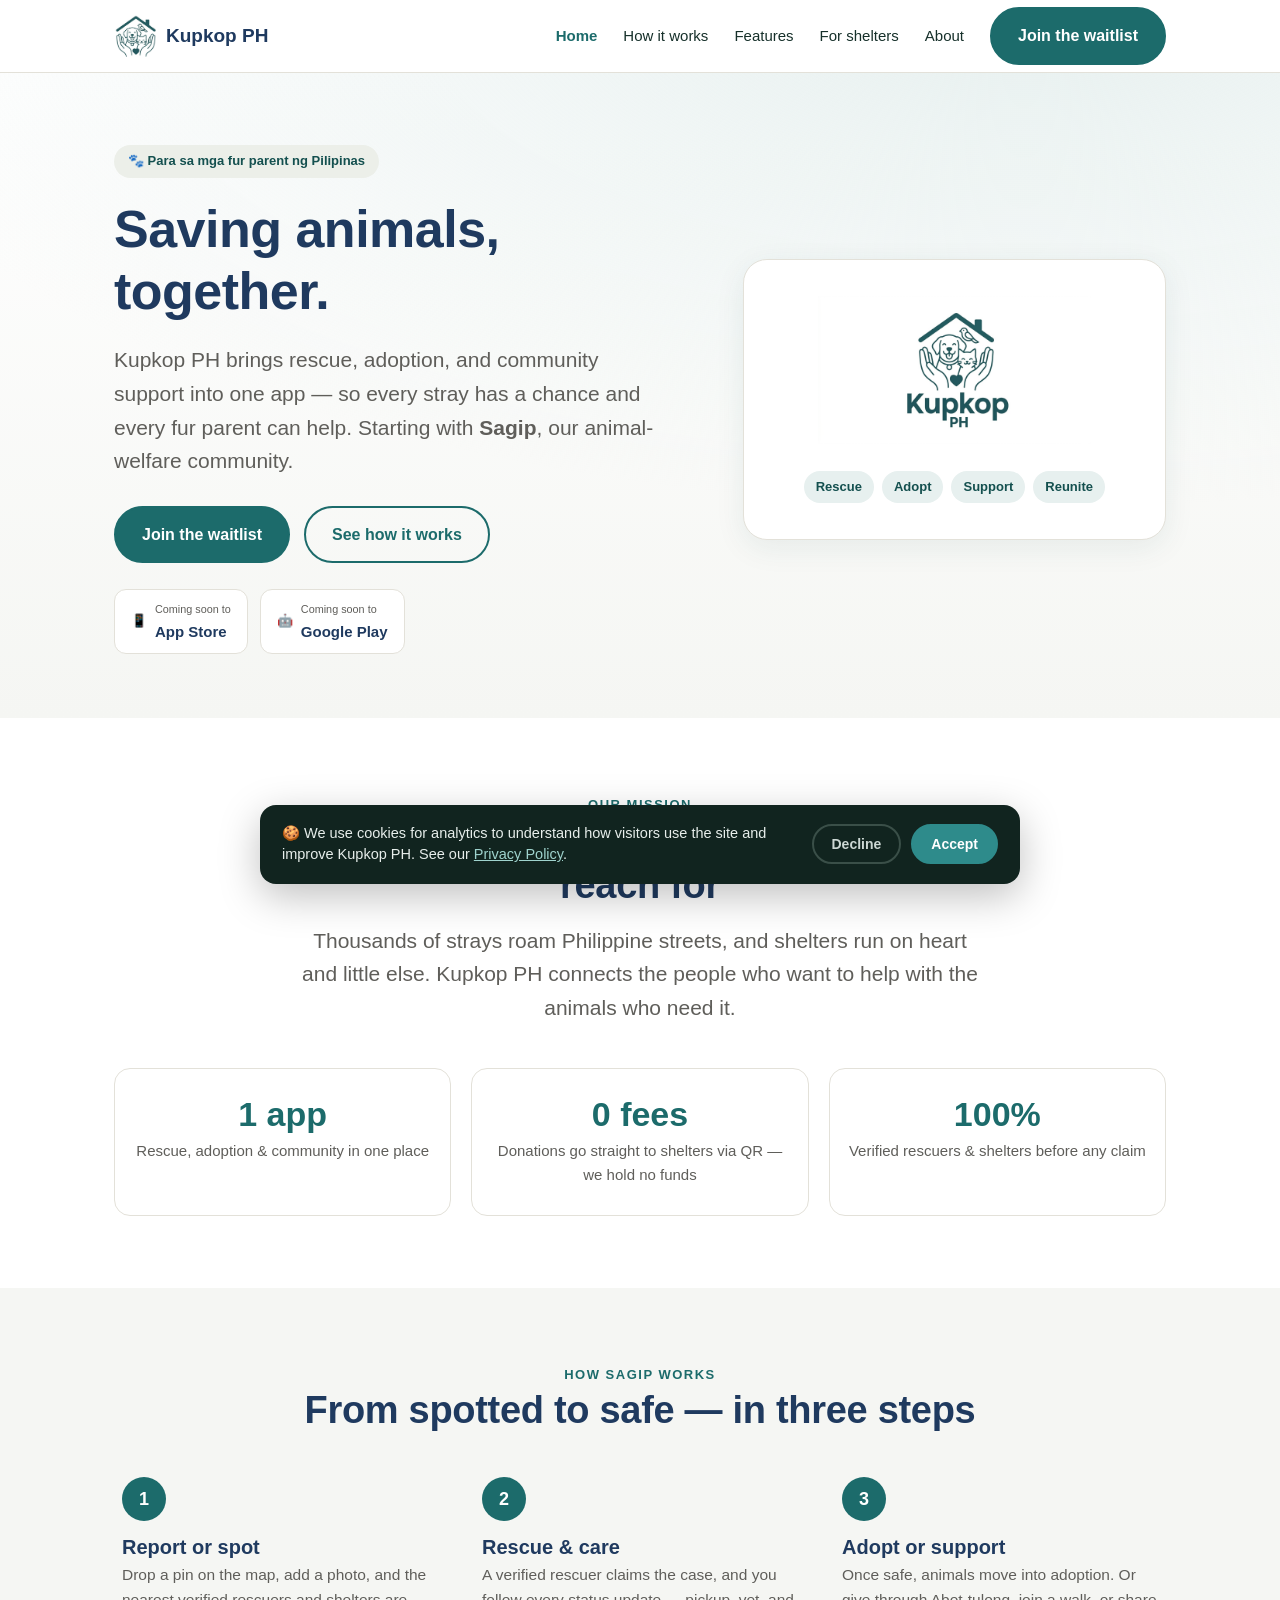
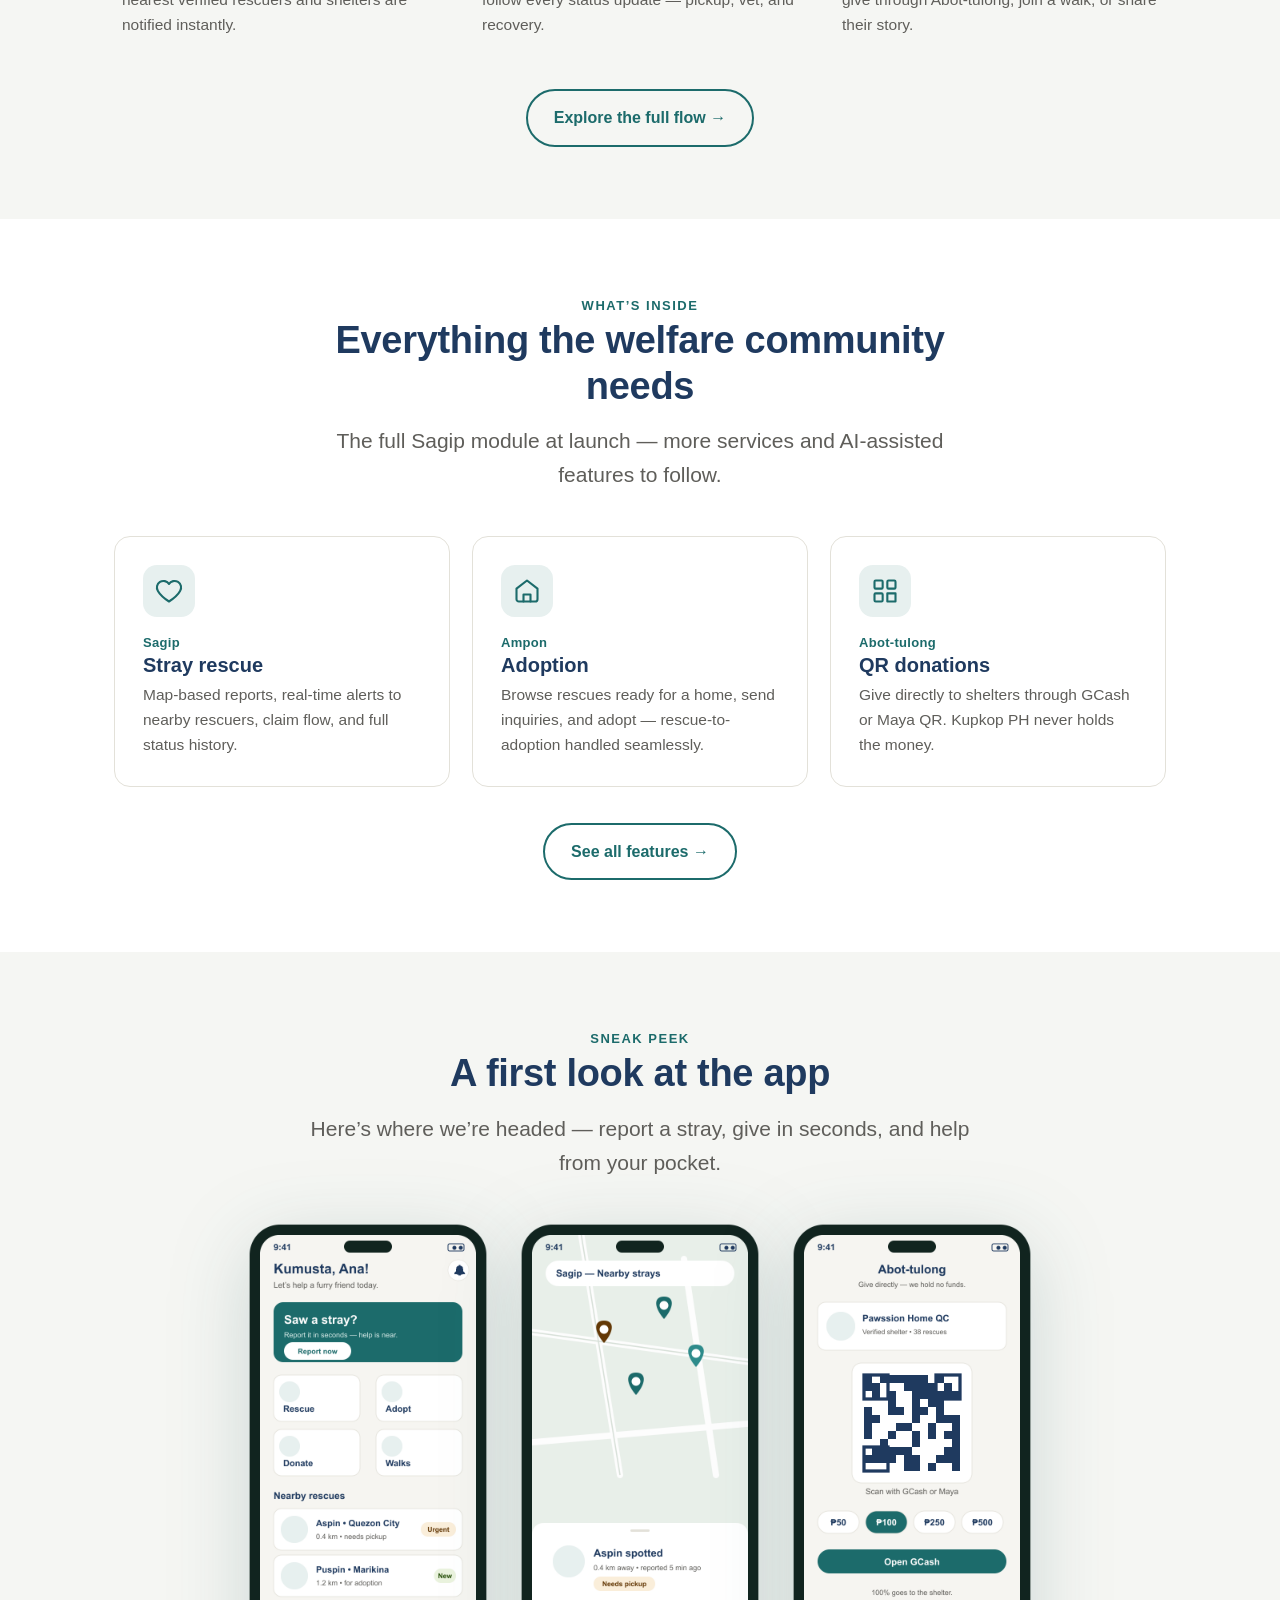
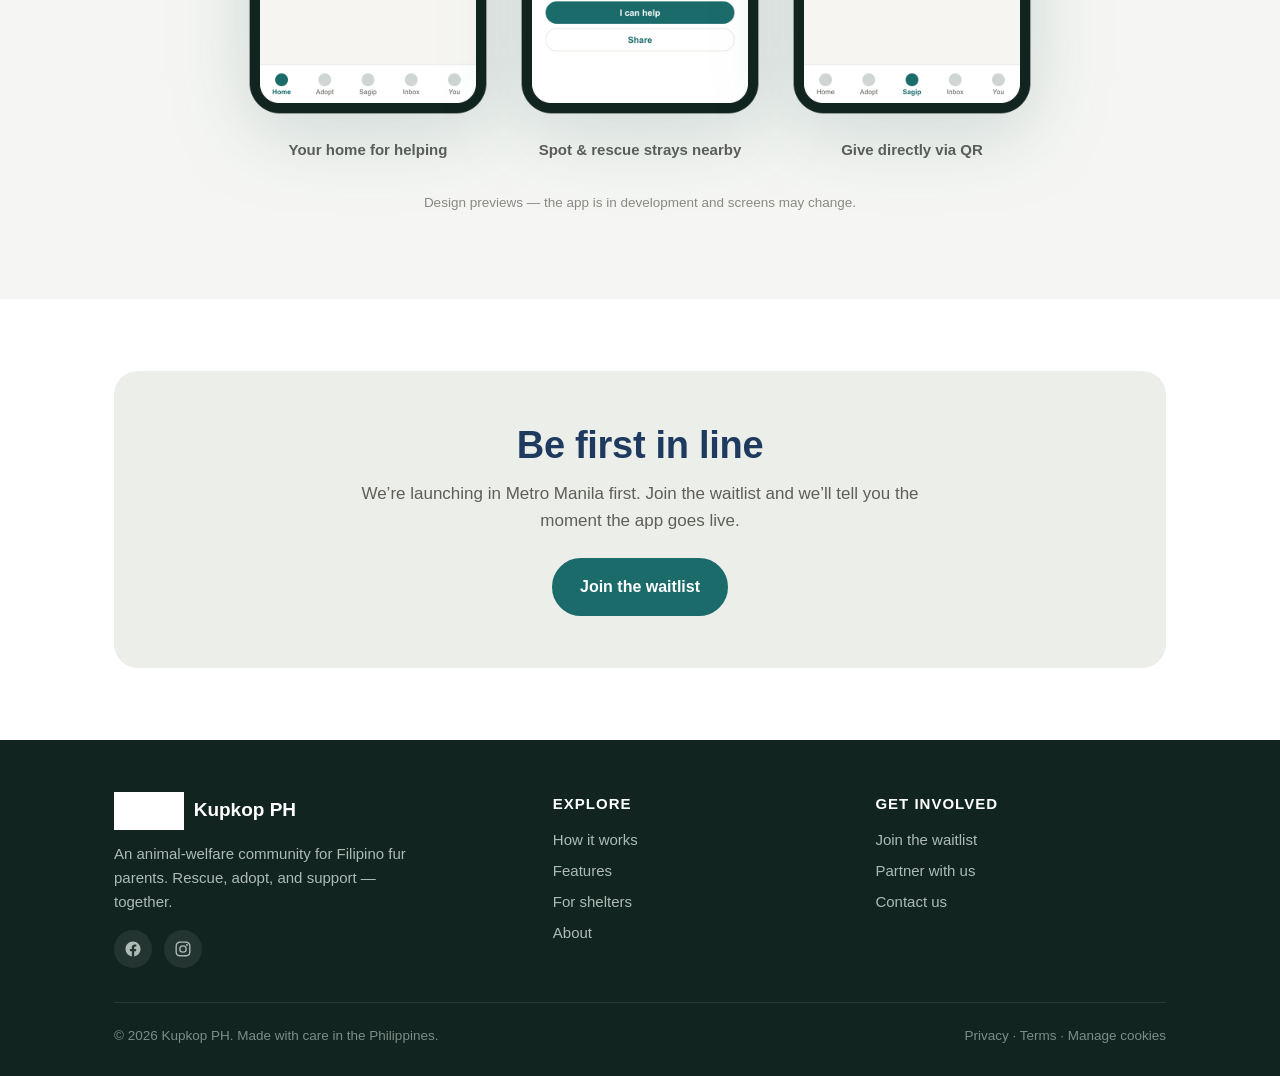
==== index.html @ fbe8f5a7 "Add GA4 + consent banner, manage-cookies link, app mockups; update README" ====
<!DOCTYPE html>
<html lang="en">
<head>
<meta charset="utf-8">
<meta name="viewport" content="width=device-width, initial-scale=1">
<!-- Google Analytics (GA4) -->
<script async src="https://www.googletagmanager.com/gtag/js?id=G-YSDXN04WW9"></script>
<script>
window.dataLayer=window.dataLayer||[];function gtag(){dataLayer.push(arguments);}
gtag("consent","default",{analytics_storage:"denied"});
try{if(localStorage.getItem("kkp-consent")==="granted")gtag("consent","update",{analytics_storage:"granted"});}catch(e){}
gtag("js",new Date());
gtag("config","G-YSDXN04WW9");
</script>
<title>Kupkop PH — Sagip: an animal-welfare community for Filipino fur parents</title>
<meta name="description" content="Kupkop PH brings rescue, adoption, and community support together in one app. Report strays, adopt rescues, give through Abot-tulong, and join shelter walks — built for Filipino fur parents.">
<link rel="icon" type="image/png" sizes="32x32" href="assets/favicon-32.png">
<link rel="apple-touch-icon" href="assets/apple-touch-icon.png">
<meta property="og:type" content="website">
<meta property="og:site_name" content="Kupkop PH">
<meta property="og:title" content="Kupkop PH — Sagip: an animal-welfare community for Filipino fur parents">
<meta property="og:description" content="Kupkop PH brings rescue, adoption, and community support together in one app. Report strays, adopt rescues, give through Abot-tulong, and join shelter walks — built for Filipino fur parents.">
<meta property="og:url" content="https://kupkopph.com/">
<meta property="og:image" content="https://kupkopph.com/assets/og-cover.png">
<meta property="og:image:width" content="1200">
<meta property="og:image:height" content="630">
<meta name="twitter:card" content="summary_large_image">
<meta name="twitter:title" content="Kupkop PH — Sagip: an animal-welfare community for Filipino fur parents">
<meta name="twitter:description" content="Kupkop PH brings rescue, adoption, and community support together in one app. Report strays, adopt rescues, give through Abot-tulong, and join shelter walks — built for Filipino fur parents.">
<meta name="twitter:image" content="https://kupkopph.com/assets/og-cover.png">
<link rel="stylesheet" href="assets/styles.css">
</head>
<body>

<header>
  <div class="wrap nav">
    <a class="brand" href="index.html"><img src="assets/kupkop-logo-only.png" alt="Kupkop PH"> Kupkop PH</a>
    <nav class="nav-links">
      <a class="lnk active" href="index.html">Home</a>
      <a class="lnk" href="how-it-works.html">How it works</a>
      <a class="lnk" href="features.html">Features</a>
      <a class="lnk" href="shelters.html">For shelters</a>
      <a class="lnk" href="about.html">About</a>
      <a class="btn" href="waitlist.html">Join the waitlist</a>
    </nav>
    <button class="menu-btn" aria-label="Menu">☰</button>
  </div>
</header>

<section class="hero">
  <div class="wrap hero-grid">
    <div>
      <span class="pill">🐾 Para sa mga fur parent ng Pilipinas</span>
      <h1>Saving animals, together.</h1>
      <p class="lead">Kupkop PH brings rescue, adoption, and community support into one app —
        so every stray has a chance and every fur parent can help. Starting with <strong>Sagip</strong>,
        our animal-welfare community.</p>
      <div class="cta-row">
        <a class="btn" href="waitlist.html">Join the waitlist</a>
        <a class="btn ghost" href="how-it-works.html">See how it works</a>
      </div>
      <div class="stores">
        <div class="store">📱 <span><small>Coming soon to</small><strong>App Store</strong></span></div>
        <div class="store">🤖 <span><small>Coming soon to</small><strong>Google Play</strong></span></div>
      </div>
    </div>
    <div class="hero-card">
      <img src="assets/kupkop-logo.png" alt="Kupkop PH logo">
      <div class="loop">
        <span>Rescue</span><span>Adopt</span><span>Support</span><span>Reunite</span>
      </div>
    </div>
  </div>
</section>

<section>
  <div class="wrap">
    <div class="sec-head">
      <span class="tag">Our mission</span>
      <h2>Every animal deserves a hand to reach for</h2>
      <p class="lead">Thousands of strays roam Philippine streets, and shelters run on heart and little else.
        Kupkop PH connects the people who want to help with the animals who need it.</p>
    </div>
    <div class="stats">
      <div class="stat"><div class="n">1 app</div><div class="l">Rescue, adoption & community in one place</div></div>
      <div class="stat"><div class="n">0 fees</div><div class="l">Donations go straight to shelters via QR — we hold no funds</div></div>
      <div class="stat"><div class="n">100%</div><div class="l">Verified rescuers & shelters before any claim</div></div>
    </div>
  </div>
</section>

<section class="alt">
  <div class="wrap">
    <div class="sec-head">
      <span class="tag">How Sagip works</span>
      <h2>From spotted to safe — in three steps</h2>
    </div>
    <div class="steps">
      <div class="step">
        <div class="num">1</div>
        <h3>Report or spot</h3>
        <p>Drop a pin on the map, add a photo, and the nearest verified rescuers and shelters are notified instantly.</p>
      </div>
      <div class="step">
        <div class="num">2</div>
        <h3>Rescue & care</h3>
        <p>A verified rescuer claims the case, and you follow every status update — pickup, vet, and recovery.</p>
      </div>
      <div class="step">
        <div class="num">3</div>
        <h3>Adopt or support</h3>
        <p>Once safe, animals move into adoption. Or give through Abot-tulong, join a walk, or share their story.</p>
      </div>
    </div>
    <div class="center" style="margin-top:36px">
      <a class="btn ghost" href="how-it-works.html">Explore the full flow →</a>
    </div>
  </div>
</section>

<section>
  <div class="wrap">
    <div class="sec-head">
      <span class="tag">What’s inside</span>
      <h2>Everything the welfare community needs</h2>
      <p class="lead">The full Sagip module at launch — more services and AI-assisted features to follow.</p>
    </div>
    <div class="grid">
      <div class="card">
        <div class="ico"><svg viewBox="0 0 24 24"><path d="M12 21s-7-4.5-9.5-9A5.5 5.5 0 0 1 12 6a5.5 5.5 0 0 1 9.5 6c-2.5 4.5-9.5 9-9.5 9z"/></svg></div>
        <div class="fil">Sagip</div><h3>Stray rescue</h3>
        <p>Map-based reports, real-time alerts to nearby rescuers, claim flow, and full status history.</p>
      </div>
      <div class="card">
        <div class="ico"><svg viewBox="0 0 24 24"><path d="M3 10l9-7 9 7v9a2 2 0 0 1-2 2H5a2 2 0 0 1-2-2z"/><path d="M9 21v-6h6v6"/></svg></div>
        <div class="fil">Ampon</div><h3>Adoption</h3>
        <p>Browse rescues ready for a home, send inquiries, and adopt — rescue-to-adoption handled seamlessly.</p>
      </div>
      <div class="card">
        <div class="ico"><svg viewBox="0 0 24 24"><rect x="3" y="3" width="7" height="7" rx="1"/><rect x="14" y="3" width="7" height="7" rx="1"/><rect x="3" y="14" width="7" height="7" rx="1"/><path d="M14 14h7v7h-7z"/></svg></div>
        <div class="fil">Abot-tulong</div><h3>QR donations</h3>
        <p>Give directly to shelters through GCash or Maya QR. Kupkop PH never holds the money.</p>
      </div>
    </div>
    <div class="center" style="margin-top:36px">
      <a class="btn ghost" href="features.html">See all features →</a>
    </div>
  </div>
</section>

<section class="alt">
  <div class="wrap">
    <div class="sec-head">
      <span class="tag">Sneak peek</span>
      <h2>A first look at the app</h2>
      <p class="lead">Here’s where we’re headed — report a stray, give in seconds, and help from your pocket.</p>
    </div>
    <div class="phones">
      <div class="phone">
        <img src="assets/mockup-home.png" alt="Kupkop PH app home screen mockup" loading="lazy">
        <div class="cap">Your home for helping</div>
      </div>
      <div class="phone">
        <img src="assets/mockup-map.png" alt="Kupkop PH Sagip rescue map mockup" loading="lazy">
        <div class="cap">Spot &amp; rescue strays nearby</div>
      </div>
      <div class="phone">
        <img src="assets/mockup-donate.png" alt="Kupkop PH Abot-tulong donation screen mockup" loading="lazy">
        <div class="cap">Give directly via QR</div>
      </div>
    </div>
    <p class="peek-note">Design previews — the app is in development and screens may change.</p>
  </div>
</section>

<section>
  <div class="wrap">
    <div class="ctaband">
      <h2>Be first in line</h2>
      <p>We’re launching in Metro Manila first. Join the waitlist and we’ll tell you the moment the app goes live.</p>
      <a class="btn" href="waitlist.html">Join the waitlist</a>
    </div>
  </div>
</section>

<footer>
  <div class="wrap">
    <div class="foot-grid">
      <div>
        <div class="brand" style="margin-bottom:12px"><img src="assets/kupkop-logo.png" alt="" style="height:38px"> Kupkop PH</div>
        <p style="max-width:320px">An animal-welfare community for Filipino fur parents. Rescue, adopt, and support — together.</p>
        <div class="social">
          <a href="https://www.facebook.com/share/18pbnFj2VZ/?mibextid=wwXIfr" target="_blank" rel="noopener" aria-label="Kupkop PH on Facebook"><svg viewBox="0 0 24 24"><path d="M22 12.06C22 6.5 17.52 2 12 2S2 6.5 2 12.06c0 5 3.66 9.15 8.44 9.94v-7.03H7.9v-2.9h2.54V9.85c0-2.5 1.49-3.89 3.78-3.89 1.09 0 2.23.2 2.23.2v2.46h-1.26c-1.24 0-1.63.77-1.63 1.56v1.88h2.78l-.44 2.9h-2.34V22c4.78-.79 8.44-4.94 8.44-9.94z"/></svg></a>
          <a href="https://www.instagram.com/kupkopph?utm_source=qr" target="_blank" rel="noopener" aria-label="Kupkop PH on Instagram"><svg viewBox="0 0 24 24"><path d="M12 2c2.72 0 3.06.01 4.12.06 1.07.05 1.79.22 2.43.47.66.26 1.22.6 1.77 1.15.55.55.89 1.11 1.15 1.77.25.64.42 1.36.47 2.43.05 1.06.06 1.4.06 4.12s-.01 3.06-.06 4.12c-.05 1.07-.22 1.79-.47 2.43a4.9 4.9 0 0 1-1.15 1.77c-.55.55-1.11.89-1.77 1.15-.64.25-1.36.42-2.43.47-1.06.05-1.4.06-4.12.06s-3.06-.01-4.12-.06c-1.07-.05-1.79-.22-2.43-.47a4.9 4.9 0 0 1-1.77-1.15 4.9 4.9 0 0 1-1.15-1.77c-.25-.64-.42-1.36-.47-2.43C2.01 15.06 2 14.72 2 12s.01-3.06.06-4.12c.05-1.07.22-1.79.47-2.43.26-.66.6-1.22 1.15-1.77.55-.55 1.11-.89 1.77-1.15.64-.25 1.36-.42 2.43-.47C8.94 2.01 9.28 2 12 2zm0 1.8c-2.67 0-2.99.01-4.04.06-.98.04-1.5.21-1.86.35-.47.18-.8.4-1.15.75-.35.35-.57.68-.75 1.15-.14.36-.31.88-.35 1.86-.05 1.05-.06 1.37-.06 4.04s.01 2.99.06 4.04c.04.98.21 1.5.35 1.86.18.47.4.8.75 1.15.35.35.68.57 1.15.75.36.14.88.31 1.86.35 1.05.05 1.37.06 4.04.06s2.99-.01 4.04-.06c.98-.04 1.5-.21 1.86-.35.47-.18.8-.4 1.15-.75.35-.35.57-.68.75-1.15.14-.36.31-.88.35-1.86.05-1.05.06-1.37.06-4.04s-.01-2.99-.06-4.04c-.04-.98-.21-1.5-.35-1.86a3.1 3.1 0 0 0-.75-1.15 3.1 3.1 0 0 0-1.15-.75c-.36-.14-.88-.31-1.86-.35-1.05-.05-1.37-.06-4.04-.06zm0 3.06A5.14 5.14 0 1 1 6.86 12 5.14 5.14 0 0 1 12 6.86zm0 1.8A3.34 3.34 0 1 0 15.34 12 3.34 3.34 0 0 0 12 8.66zm5.34-3.2a1.2 1.2 0 1 1-1.2 1.2 1.2 0 0 1 1.2-1.2z"/></svg></a>
        </div>
      </div>
      <div>
        <h4>Explore</h4>
        <a href="how-it-works.html">How it works</a>
        <a href="features.html">Features</a>
        <a href="shelters.html">For shelters</a>
        <a href="about.html">About</a>
      </div>
      <div>
        <h4>Get involved</h4>
        <a href="waitlist.html">Join the waitlist</a>
        <a href="partner.html">Partner with us</a>
        <a href="mailto:team.kupkopph@gmail.com">Contact us</a>
      </div>
    </div>
    <div class="foot-bottom">
      <span>© <span id="year"></span> Kupkop PH. Made with care in the Philippines.</span>
      <span><a href="privacy.html">Privacy</a> · <a href="terms.html">Terms</a></span>
    </div>
  </div>
</footer>

<script src="assets/app.js"></script>
</body>
</html>
---- assets/styles.css ----
/* Kupkop PH — shared styles */
:root{
  --ink:#16302a; --navy:#1F3A5F; --teal:#1C6B6B; --teal-d:#14504f; --accent:#2E8B8B;
  --muted:#5f5e5a; --hint:#8a8a85; --line:#e3e1d9;
  --bg:#ffffff; --bg2:#f5f6f3; --bg3:#ecefe9; --teal-soft:#e7f0ef;
  --ok-bg:#EAF3DE; --ok:#27500A; --warn-bg:#FAEEDA; --warn:#633806;
  --shadow:0 8px 30px rgba(20,80,79,.08); --radius:16px;
}
*{box-sizing:border-box}
html{scroll-behavior:smooth}
body{margin:0;font-family:-apple-system,BlinkMacSystemFont,"Segoe UI",Roboto,Helvetica,Arial,sans-serif;
  color:var(--ink);background:var(--bg);line-height:1.6;font-size:17px;-webkit-font-smoothing:antialiased}
a{color:var(--teal);text-decoration:none}
h1,h2,h3{line-height:1.2;color:var(--navy);margin:0 0 .4em}
h1{font-size:clamp(32px,5vw,52px);font-weight:700;letter-spacing:-.5px}
h2{font-size:clamp(26px,3.5vw,38px);font-weight:700;letter-spacing:-.3px}
h3{font-size:20px;font-weight:600}
p{margin:0 0 1em}
.wrap{max-width:1100px;margin:0 auto;padding:0 24px}
.narrow{max-width:760px}
.tag{color:var(--teal);font-weight:700;text-transform:uppercase;letter-spacing:1.5px;font-size:13px}
.lead{font-size:clamp(18px,2.2vw,21px);color:var(--muted)}
.btn{display:inline-block;background:var(--teal);color:#fff;font-weight:600;padding:14px 26px;border-radius:999px;
  border:2px solid var(--teal);transition:.18s;cursor:pointer;font-size:16px}
.btn:hover{background:var(--teal-d);border-color:var(--teal-d);transform:translateY(-1px)}
.btn.ghost{background:transparent;color:var(--teal)}
.btn.ghost:hover{background:var(--teal-soft);color:var(--teal-d);transform:none}
.center{text-align:center}

/* header */
header{position:sticky;top:0;z-index:50;background:rgba(255,255,255,.88);backdrop-filter:blur(10px);
  border-bottom:1px solid var(--line)}
.nav{display:flex;align-items:center;justify-content:space-between;height:72px}
.brand{display:flex;align-items:center;gap:10px;font-weight:700;color:var(--navy);font-size:19px}
.brand img{height:42px;width:auto}
.nav-links{display:flex;align-items:center;gap:26px}
.nav-links a.lnk{color:var(--ink);font-weight:500;font-size:15px}
.nav-links a.lnk:hover{color:var(--teal)}
.nav-links a.lnk.active{color:var(--teal);font-weight:600}
.menu-btn{display:none;background:none;border:0;font-size:26px;color:var(--navy);cursor:pointer}

/* generic section */
section{padding:72px 0}
.sec-head{max-width:680px;margin:0 auto 44px;text-align:center}
.alt{background:var(--bg2)}

/* hero (home) */
.hero{background:radial-gradient(1200px 500px at 80% -10%,var(--teal-soft),transparent),
  linear-gradient(180deg,var(--bg) 0%,var(--bg2) 100%);padding:72px 0 64px}
.hero-grid{display:grid;grid-template-columns:1.15fr .85fr;gap:56px;align-items:center}
.pill{display:inline-block;background:var(--bg3);color:var(--teal-d);font-weight:600;font-size:13px;
  padding:6px 14px;border-radius:999px;margin-bottom:20px}
.hero p.lead{margin-bottom:28px;max-width:560px}
.cta-row{display:flex;gap:14px;flex-wrap:wrap;align-items:center}
.stores{display:flex;gap:12px;margin-top:26px;flex-wrap:wrap}
.store{display:flex;align-items:center;gap:8px;border:1px solid var(--line);background:#fff;border-radius:12px;
  padding:9px 16px;color:var(--muted);font-size:13px;font-weight:500}
.store strong{display:block;color:var(--navy);font-size:15px}
.hero-card{background:#fff;border:1px solid var(--line);border-radius:24px;box-shadow:var(--shadow);
  padding:36px;text-align:center}
.hero-card img{width:78%;max-width:300px}
.hero-card .loop{display:flex;justify-content:center;gap:8px;margin-top:18px;flex-wrap:wrap}
.loop span{background:var(--teal-soft);color:var(--teal-d);font-weight:600;font-size:13px;
  padding:6px 12px;border-radius:999px}

/* page sub-hero (inner pages) */
.subhero{background:radial-gradient(900px 400px at 85% -20%,var(--teal-soft),transparent),
  linear-gradient(180deg,var(--bg) 0%,var(--bg2) 100%);padding:64px 0 52px;text-align:center}
.subhero .lead{max-width:640px;margin:0 auto}

/* stats */
.stats{display:grid;grid-template-columns:repeat(3,1fr);gap:20px;text-align:center}
.stat{background:#fff;border:1px solid var(--line);border-radius:var(--radius);padding:28px 18px}
.stat .n{font-size:34px;font-weight:700;color:var(--teal);line-height:1}
.stat .l{color:var(--muted);font-size:15px;margin-top:8px}

/* feature/card grids */
.grid{display:grid;grid-template-columns:repeat(3,1fr);gap:22px}
.grid.two{grid-template-columns:repeat(2,1fr)}
.card{background:#fff;border:1px solid var(--line);border-radius:var(--radius);padding:28px;transition:.18s}
.card:hover{transform:translateY(-3px);box-shadow:var(--shadow);border-color:#d6e2e0}
.ico{width:52px;height:52px;border-radius:14px;background:var(--teal-soft);display:flex;align-items:center;
  justify-content:center;margin-bottom:16px}
.ico svg{width:28px;height:28px;stroke:var(--teal);fill:none;stroke-width:1.8;stroke-linecap:round;stroke-linejoin:round}
.card h3{margin-bottom:6px}
.card p{color:var(--muted);font-size:15.5px;margin:0}
.card .fil{color:var(--teal);font-weight:600;font-size:13px;letter-spacing:.3px}

/* steps */
.steps{display:grid;grid-template-columns:repeat(3,1fr);gap:28px}
.step{position:relative;padding-left:8px}
.step .num{width:44px;height:44px;border-radius:50%;background:var(--teal);color:#fff;font-weight:700;
  display:flex;align-items:center;justify-content:center;font-size:18px;margin-bottom:14px}
.step h3{margin-bottom:4px}
.step p{color:var(--muted);font-size:15.5px}

/* split panel */
.split{display:grid;grid-template-columns:1fr 1fr;gap:48px;align-items:center}
.panel{background:var(--navy);color:#eaf1f8;border-radius:24px;padding:44px}
.panel h2{color:#fff}
.panel ul{margin:0;padding:0;list-style:none}
.panel li{padding:10px 0 10px 30px;position:relative;border-bottom:1px solid rgba(255,255,255,.12)}
.panel li:last-child{border-bottom:0}
.panel li::before{content:"";position:absolute;left:0;top:16px;width:16px;height:16px;border-radius:50%;
  background:var(--accent)}

/* trust */
.trust{display:grid;grid-template-columns:repeat(3,1fr);gap:22px}
.trust .card{text-align:left}

/* prose (about) */
.prose{max-width:740px;margin:0 auto}
.prose h2{margin-top:1.6em}
.prose p{color:var(--ink)}

/* waitlist */
.waitlist{background:linear-gradient(160deg,var(--teal) 0%,var(--teal-d) 100%);color:#fff;border-radius:28px;
  padding:56px 40px;text-align:center}
.waitlist h2{color:#fff}
.waitlist p{color:#d8ece9;max-width:560px;margin:0 auto 26px}
.form{display:flex;gap:12px;max-width:480px;margin:0 auto;flex-wrap:wrap;justify-content:center}
.form input{flex:1;min-width:240px;padding:15px 18px;border-radius:999px;border:0;font-size:16px;font-family:inherit}
.form .btn{background:#fff;color:var(--teal-d);border-color:#fff}
.form .btn:hover{background:#eef6f5;border-color:#eef6f5}
.form-note{font-size:13px;color:#cfe6e3;margin-top:14px}
.thanks{display:none;background:rgba(255,255,255,.15);border-radius:14px;padding:16px 20px;margin-top:20px;font-weight:600}

/* cookie consent banner */
.cookie{position:fixed;left:16px;right:16px;bottom:16px;z-index:200;max-width:760px;margin:0 auto;
  background:#11241f;color:#e7eeeb;border-radius:16px;padding:18px 22px;box-shadow:0 12px 40px rgba(0,0,0,.25);
  display:flex;align-items:center;gap:18px;flex-wrap:wrap}
.cookie p{margin:0;font-size:14.5px;flex:1;min-width:240px;line-height:1.5}
.cookie a{color:#9fd3cd;text-decoration:underline}
.cookie .actions{display:flex;gap:10px;flex-wrap:wrap}
.cookie button{font-family:inherit;font-weight:600;font-size:14px;padding:10px 18px;border-radius:999px;cursor:pointer;border:2px solid transparent}
.cookie .accept{background:var(--accent);color:#fff;border-color:var(--accent)}
.cookie .accept:hover{background:#247373}
.cookie .decline{background:transparent;color:#cdd8d4;border-color:#3a4f48}
.cookie .decline:hover{background:rgba(255,255,255,.08)}
@media (max-width:520px){ .cookie{flex-direction:column;align-items:stretch} .cookie .actions{justify-content:flex-end} }

/* app sneak-peek */
.phones{display:flex;justify-content:center;align-items:flex-end;gap:32px;flex-wrap:wrap}
.phone{flex:0 0 auto;width:240px;text-align:center}
.phone img{width:100%;height:auto;filter:drop-shadow(0 18px 40px rgba(20,80,79,.18))}
.phone .cap{margin-top:14px;color:var(--muted);font-size:15px;font-weight:600}
.peek-note{text-align:center;color:var(--hint);font-size:13.5px;margin-top:30px}
@media (max-width:560px){ .phone{width:60%} }

/* CTA band */
.ctaband{text-align:center;background:var(--bg3);border-radius:24px;padding:52px 32px}
.ctaband h2{margin-bottom:.3em}
.ctaband p{color:var(--muted);max-width:560px;margin:0 auto 24px}

/* footer */
footer{background:#11241f;color:#aebab5;padding:52px 0 30px;font-size:15px}
.foot-grid{display:grid;grid-template-columns:1.4fr 1fr 1fr;gap:32px;margin-bottom:34px}
footer .brand{color:#fff}
footer .brand img{filter:brightness(0) invert(1)}
footer h4{color:#fff;font-size:15px;margin:0 0 12px;text-transform:uppercase;letter-spacing:1px}
footer a{color:#aebab5;display:block;margin:7px 0}
footer a:hover{color:#fff}
.foot-bottom{border-top:1px solid rgba(255,255,255,.1);padding-top:22px;display:flex;
  justify-content:space-between;flex-wrap:wrap;gap:10px;font-size:13.5px;color:#7e8c87}
.foot-bottom a{display:inline;color:#7e8c87;margin:0}
.foot-bottom a:hover{color:#fff}
.social{display:flex;gap:12px;margin-top:16px}
.social a{display:inline-flex;align-items:center;justify-content:center;width:38px;height:38px;
  border-radius:50%;background:rgba(255,255,255,.08);color:#aebab5;margin:0;transition:.18s}
.social a:hover{background:var(--accent);color:#fff}
.social svg{width:18px;height:18px;fill:currentColor}

@media (max-width:860px){
  .hero-grid,.split{grid-template-columns:1fr;gap:36px}
  .hero-card{order:-1}
  .grid,.grid.two,.steps,.trust,.stats{grid-template-columns:1fr 1fr}
  .foot-grid{grid-template-columns:1fr 1fr}
  .nav-links{display:none}
  .nav-links.open{display:flex;position:absolute;top:72px;left:0;right:0;flex-direction:column;
    background:#fff;border-bottom:1px solid var(--line);padding:16px 24px;gap:16px;align-items:flex-start}
  .menu-btn{display:block}
}
@media (max-width:560px){
  .grid,.grid.two,.steps,.trust,.stats,.foot-grid{grid-template-columns:1fr}
}
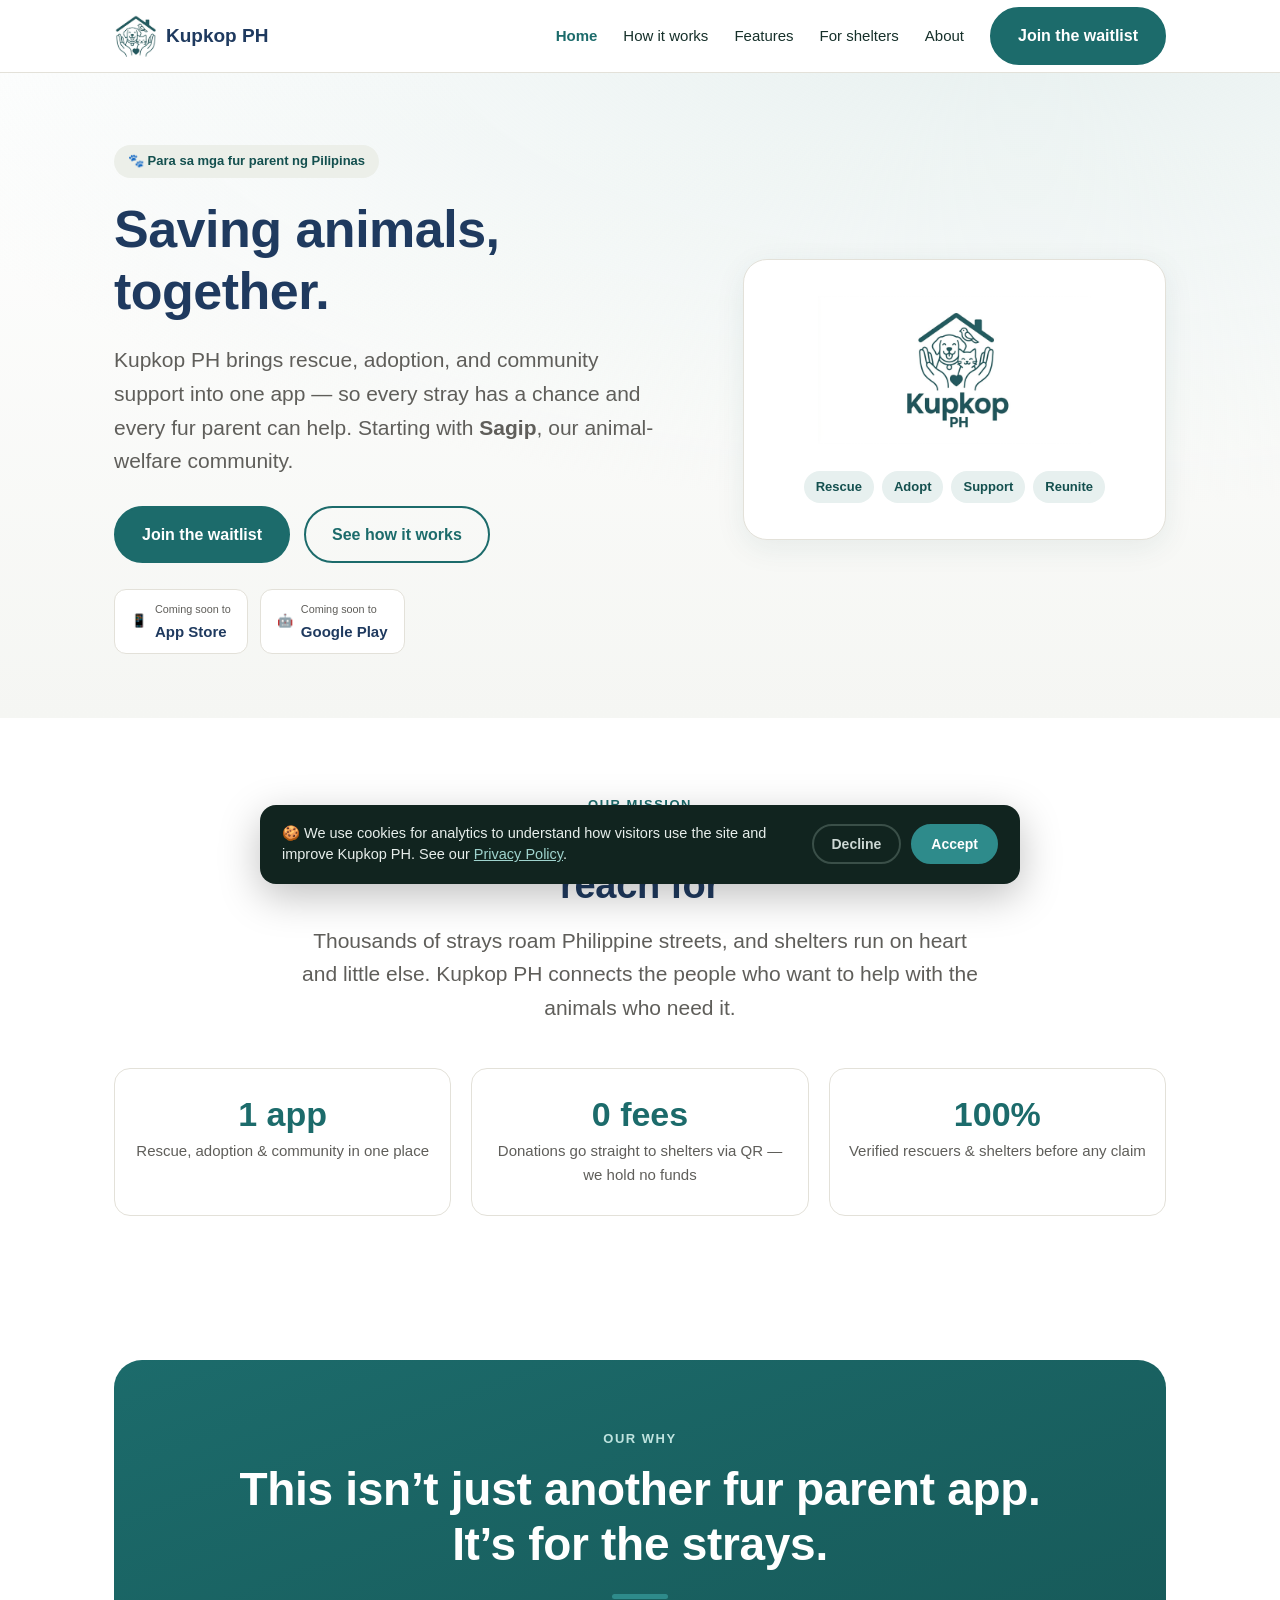
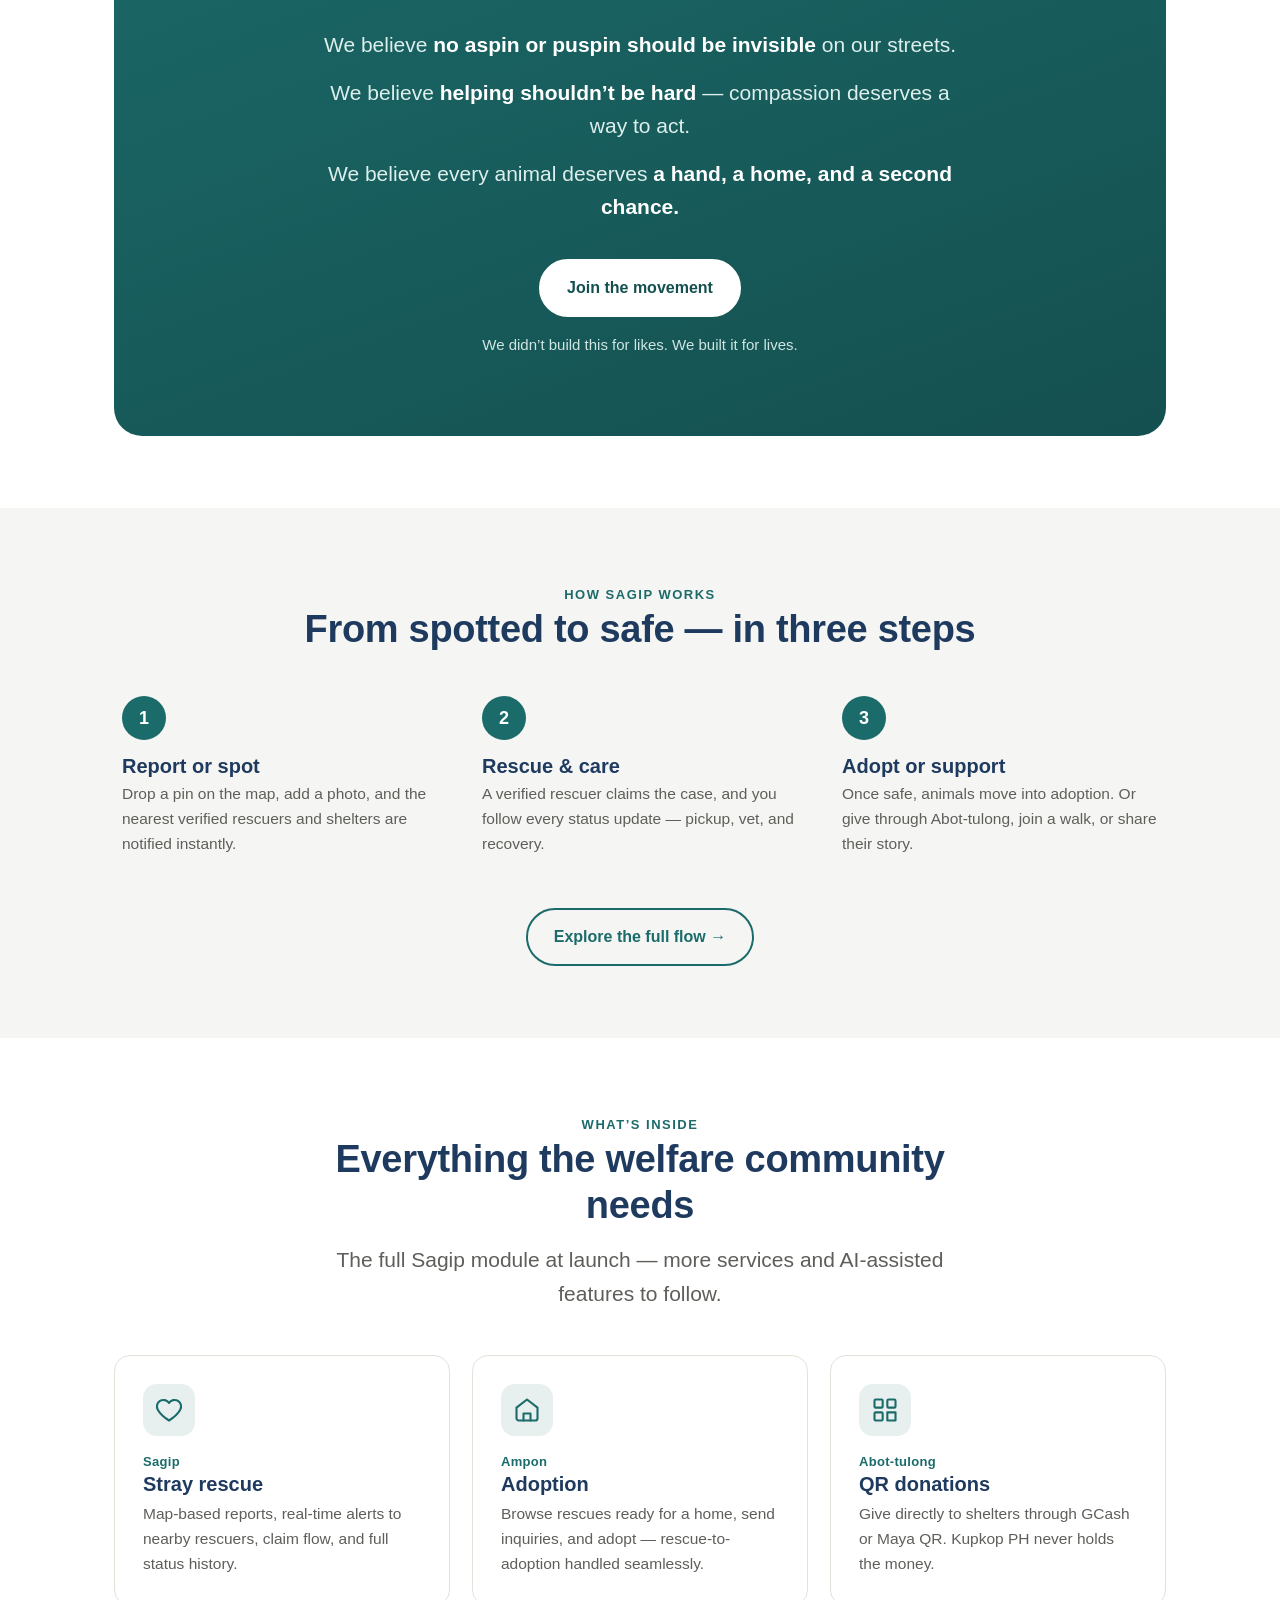
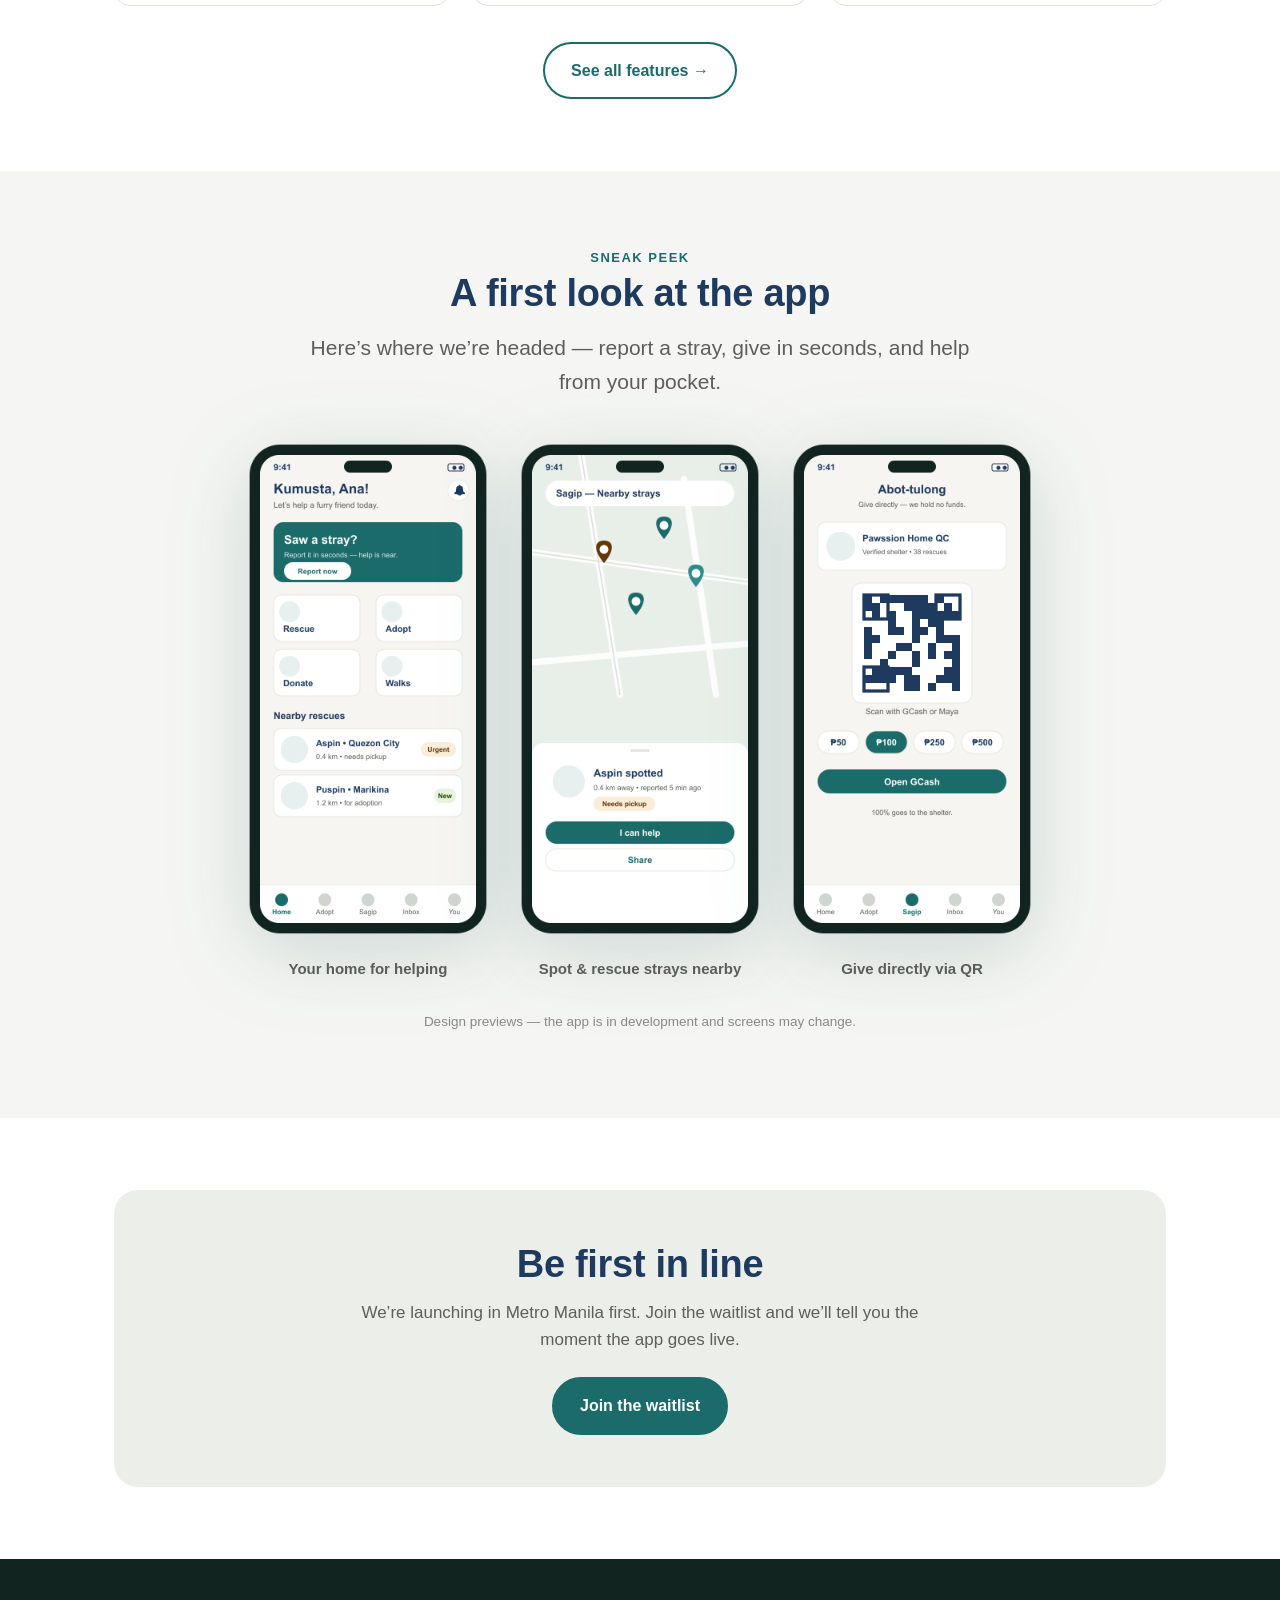
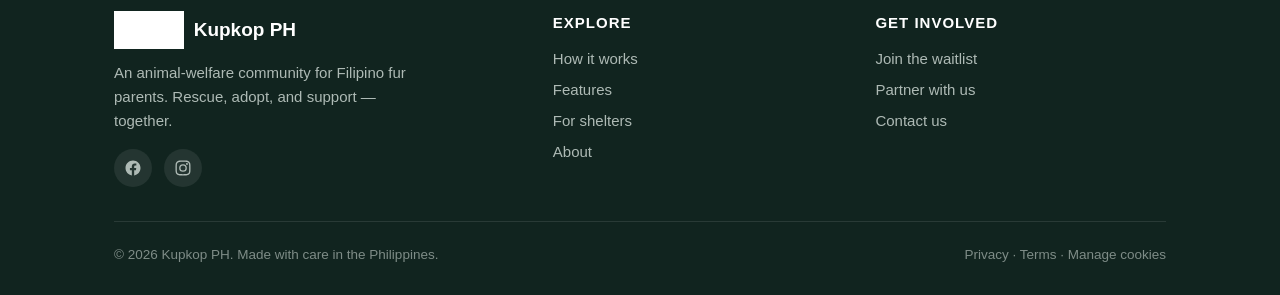
==== commit 41407243: "Add 'Our Why' manifesto to homepage + About" ====
--- a/index.html
+++ b/index.html
@@ -89,6 +89,23 @@
   </div>
 </section>
 
+<section>
+  <div class="wrap">
+    <div class="manifesto">
+      <span class="tag">Our why</span>
+      <h2>This isn’t just another fur parent app. It’s for the strays.</h2>
+      <div class="accent"></div>
+      <ul class="beliefs">
+        <li>We believe <strong>no aspin or puspin should be invisible</strong> on our streets.</li>
+        <li>We believe <strong>helping shouldn’t be hard</strong> — compassion deserves a way to act.</li>
+        <li>We believe every animal deserves <strong>a hand, a home, and a second chance.</strong></li>
+      </ul>
+      <a class="btn" href="waitlist.html">Join the movement</a>
+      <p class="kicker">We didn’t build this for likes. We built it for lives.</p>
+    </div>
+  </div>
+</section>
+
 <section class="alt">
   <div class="wrap">
     <div class="sec-head">
--- a/assets/styles.css
+++ b/assets/styles.css
@@ -147,6 +147,19 @@
 .peek-note{text-align:center;color:var(--hint);font-size:13.5px;margin-top:30px}
 @media (max-width:560px){ .phone{width:60%} }
 
+/* manifesto / our-why band */
+.manifesto{background:linear-gradient(160deg,var(--teal) 0%,var(--teal-d) 100%);color:#eef6f4;
+  border-radius:28px;padding:64px 40px;text-align:center}
+.manifesto .tag{color:#bfe3df}
+.manifesto h2{color:#fff;font-size:clamp(28px,4.2vw,46px);max-width:820px;margin:10px auto 0}
+.manifesto .accent{width:56px;height:5px;border-radius:3px;background:var(--accent);margin:22px auto}
+.manifesto .beliefs{list-style:none;padding:0;margin:8px auto 28px;max-width:640px}
+.manifesto .beliefs li{font-size:clamp(17px,2.2vw,21px);color:#dcefec;padding:7px 0;font-weight:500}
+.manifesto .beliefs li strong{color:#fff}
+.manifesto .btn{background:#fff;color:var(--teal-d);border-color:#fff}
+.manifesto .btn:hover{background:#eef6f5;border-color:#eef6f5}
+.manifesto .kicker{color:#cfe6e3;font-size:15px;margin-top:16px}
+
 /* CTA band */
 .ctaband{text-align:center;background:var(--bg3);border-radius:24px;padding:52px 32px}
 .ctaband h2{margin-bottom:.3em}
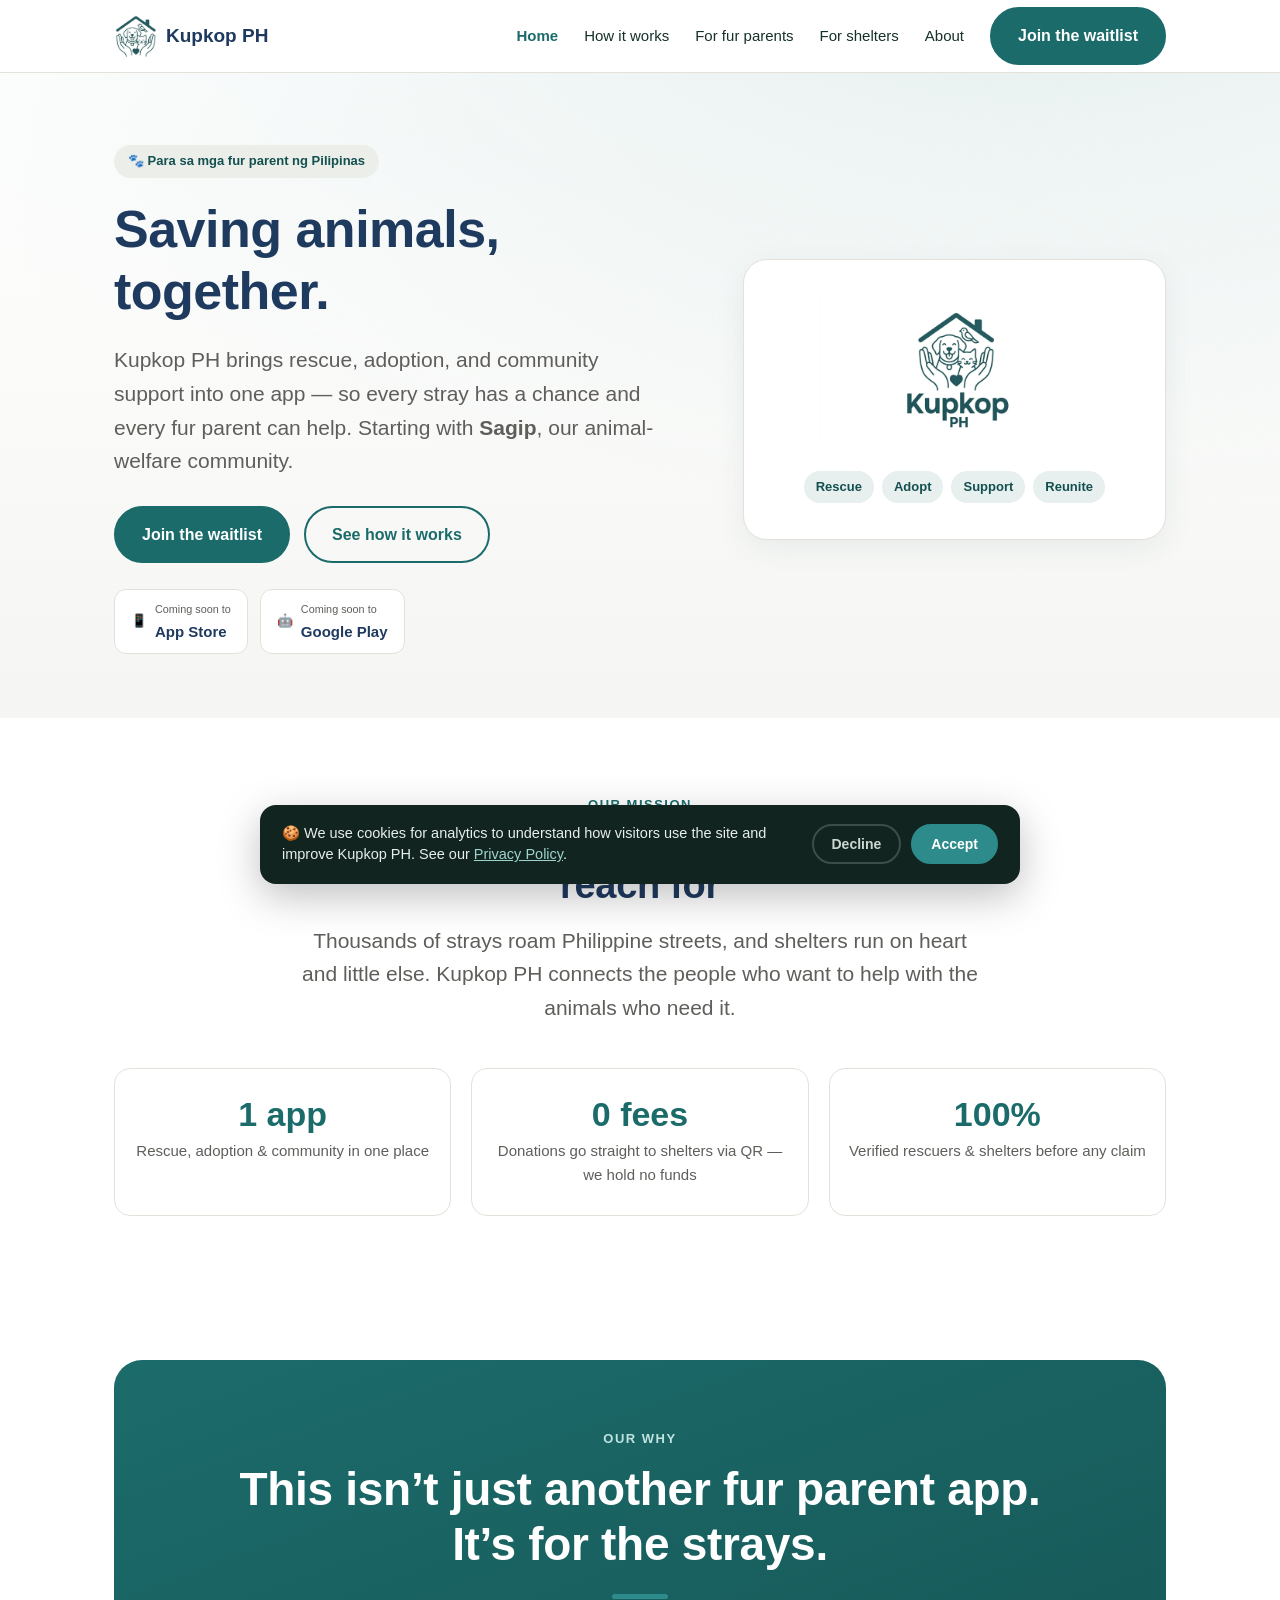
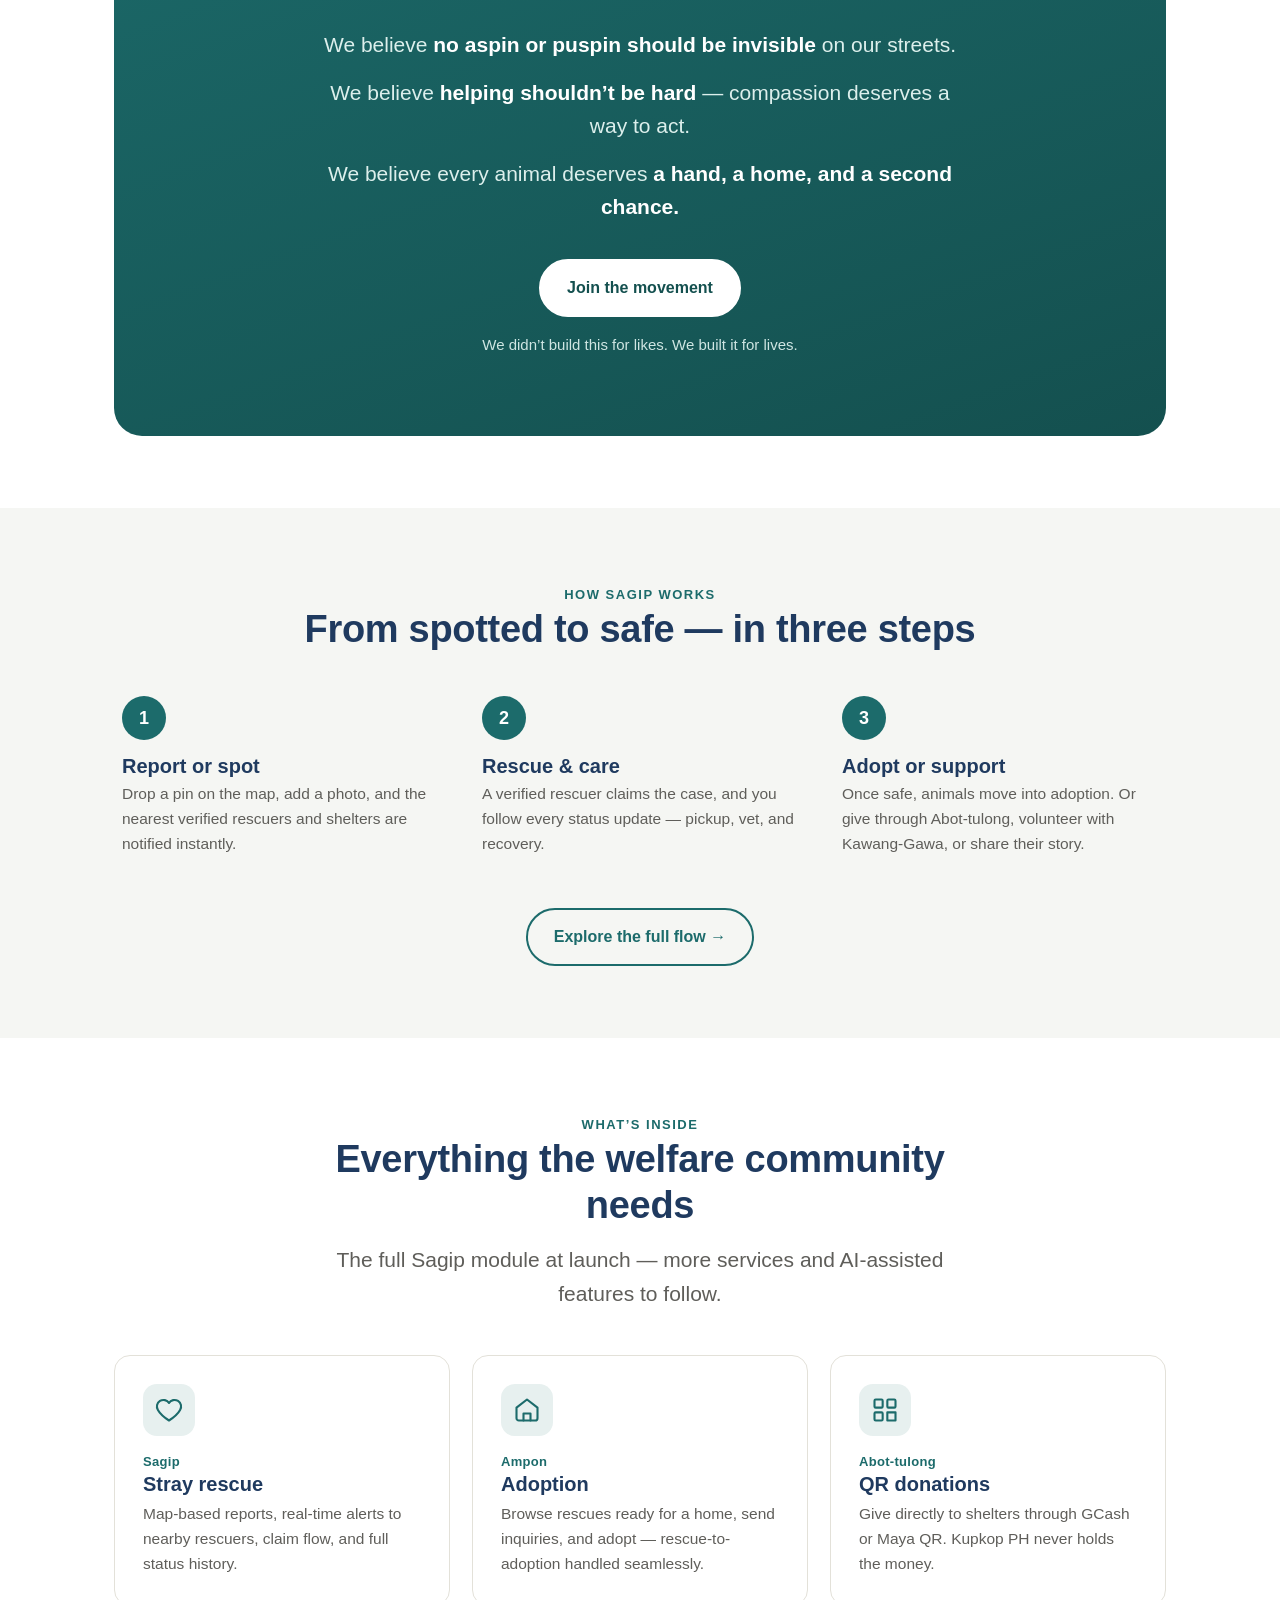
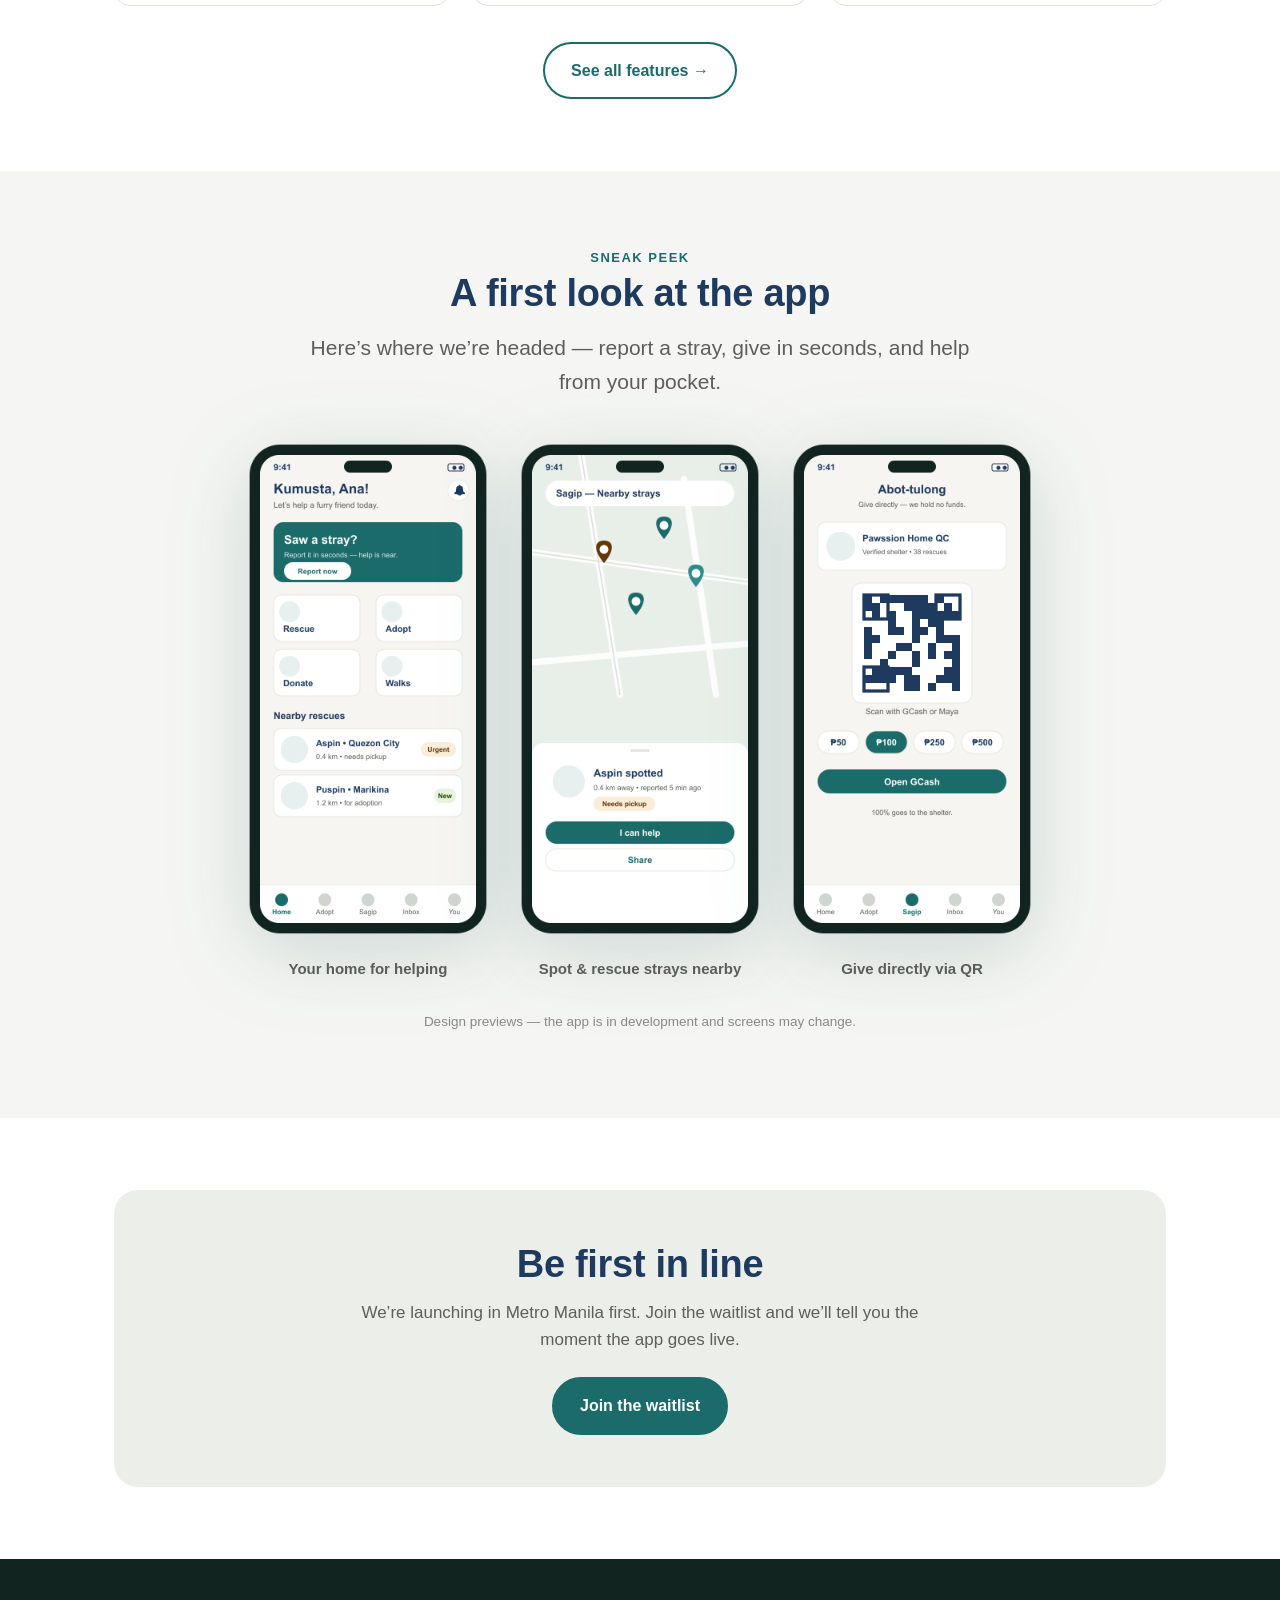
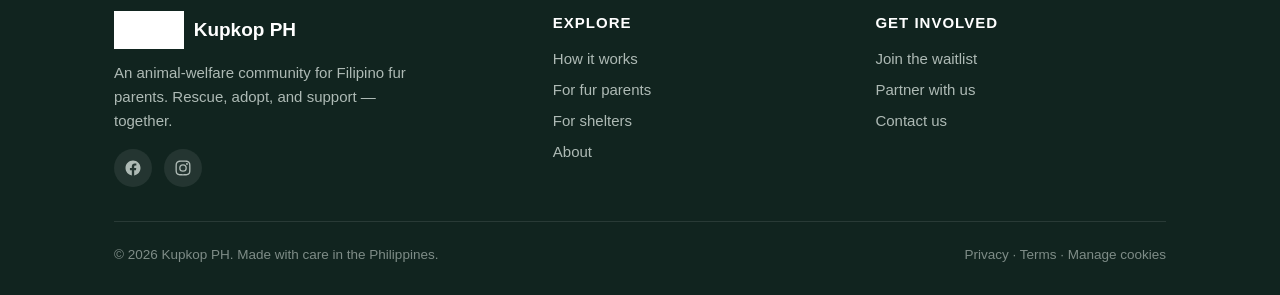
==== commit f4e2d5ca: "Split site into For-fur-parents / For-shelters audience pages" ====
--- a/index.html
+++ b/index.html
@@ -13,20 +13,20 @@
 gtag("config","G-YSDXN04WW9");
 </script>
 <title>Kupkop PH — Sagip: an animal-welfare community for Filipino fur parents</title>
-<meta name="description" content="Kupkop PH brings rescue, adoption, and community support together in one app. Report strays, adopt rescues, give through Abot-tulong, and join shelter walks — built for Filipino fur parents.">
+<meta name="description" content="Kupkop PH brings rescue, adoption, and community support together in one app. Report strays, adopt rescues, give through Abot-tulong, and volunteer through Kawang-Gawa — built for Filipino fur parents.">
 <link rel="icon" type="image/png" sizes="32x32" href="assets/favicon-32.png">
 <link rel="apple-touch-icon" href="assets/apple-touch-icon.png">
 <meta property="og:type" content="website">
 <meta property="og:site_name" content="Kupkop PH">
 <meta property="og:title" content="Kupkop PH — Sagip: an animal-welfare community for Filipino fur parents">
-<meta property="og:description" content="Kupkop PH brings rescue, adoption, and community support together in one app. Report strays, adopt rescues, give through Abot-tulong, and join shelter walks — built for Filipino fur parents.">
+<meta property="og:description" content="Kupkop PH brings rescue, adoption, and community support together in one app. Report strays, adopt rescues, give through Abot-tulong, and volunteer through Kawang-Gawa — built for Filipino fur parents.">
 <meta property="og:url" content="https://kupkopph.com/">
 <meta property="og:image" content="https://kupkopph.com/assets/og-cover.png">
 <meta property="og:image:width" content="1200">
 <meta property="og:image:height" content="630">
 <meta name="twitter:card" content="summary_large_image">
 <meta name="twitter:title" content="Kupkop PH — Sagip: an animal-welfare community for Filipino fur parents">
-<meta name="twitter:description" content="Kupkop PH brings rescue, adoption, and community support together in one app. Report strays, adopt rescues, give through Abot-tulong, and join shelter walks — built for Filipino fur parents.">
+<meta name="twitter:description" content="Kupkop PH brings rescue, adoption, and community support together in one app. Report strays, adopt rescues, give through Abot-tulong, and volunteer through Kawang-Gawa — built for Filipino fur parents.">
 <meta name="twitter:image" content="https://kupkopph.com/assets/og-cover.png">
 <link rel="stylesheet" href="assets/styles.css">
 </head>
@@ -38,7 +38,7 @@
     <nav class="nav-links">
       <a class="lnk active" href="index.html">Home</a>
       <a class="lnk" href="how-it-works.html">How it works</a>
-      <a class="lnk" href="features.html">Features</a>
+      <a class="lnk" href="features.html">For fur parents</a>
       <a class="lnk" href="shelters.html">For shelters</a>
       <a class="lnk" href="about.html">About</a>
       <a class="btn" href="waitlist.html">Join the waitlist</a>
@@ -126,7 +126,7 @@
       <div class="step">
         <div class="num">3</div>
         <h3>Adopt or support</h3>
-        <p>Once safe, animals move into adoption. Or give through Abot-tulong, join a walk, or share their story.</p>
+        <p>Once safe, animals move into adoption. Or give through Abot-tulong, volunteer with Kawang-Gawa, or share their story.</p>
       </div>
     </div>
     <div class="center" style="margin-top:36px">
@@ -214,7 +214,7 @@
       <div>
         <h4>Explore</h4>
         <a href="how-it-works.html">How it works</a>
-        <a href="features.html">Features</a>
+        <a href="features.html">For fur parents</a>
         <a href="shelters.html">For shelters</a>
         <a href="about.html">About</a>
       </div>
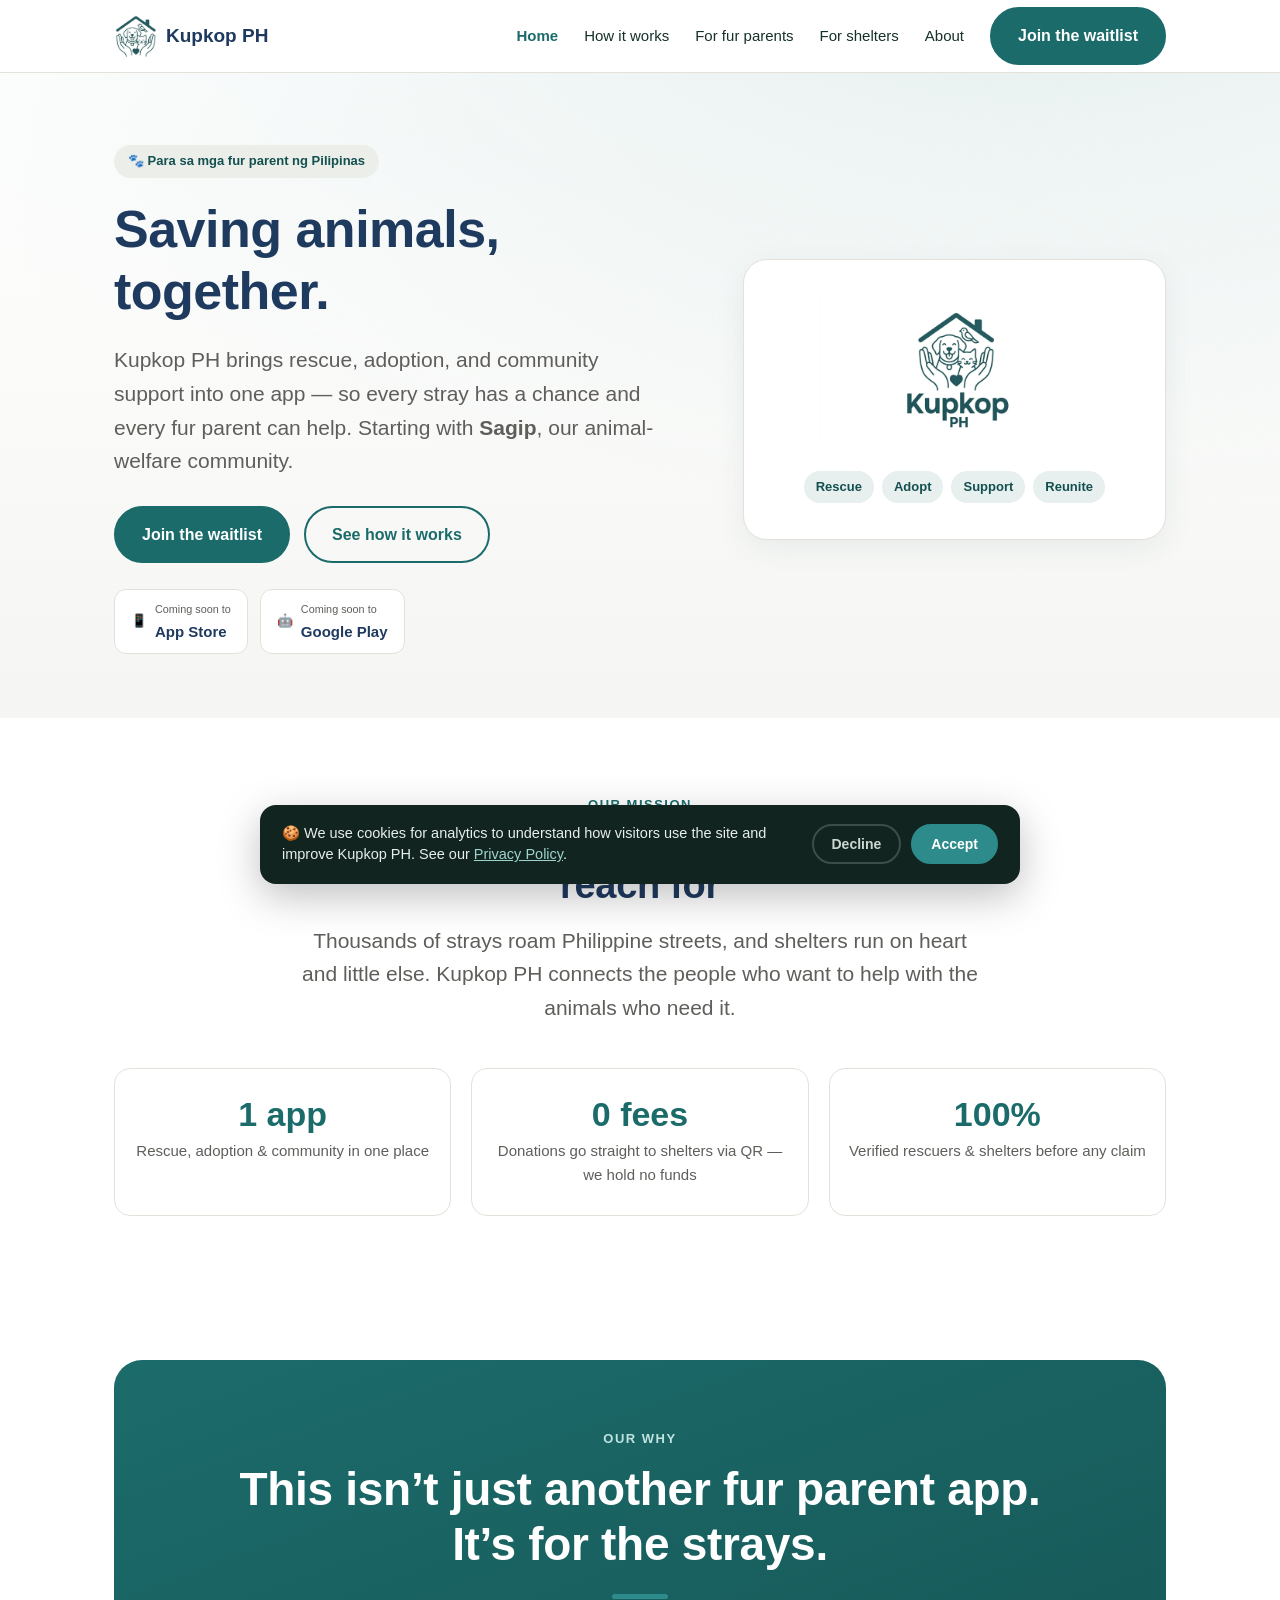
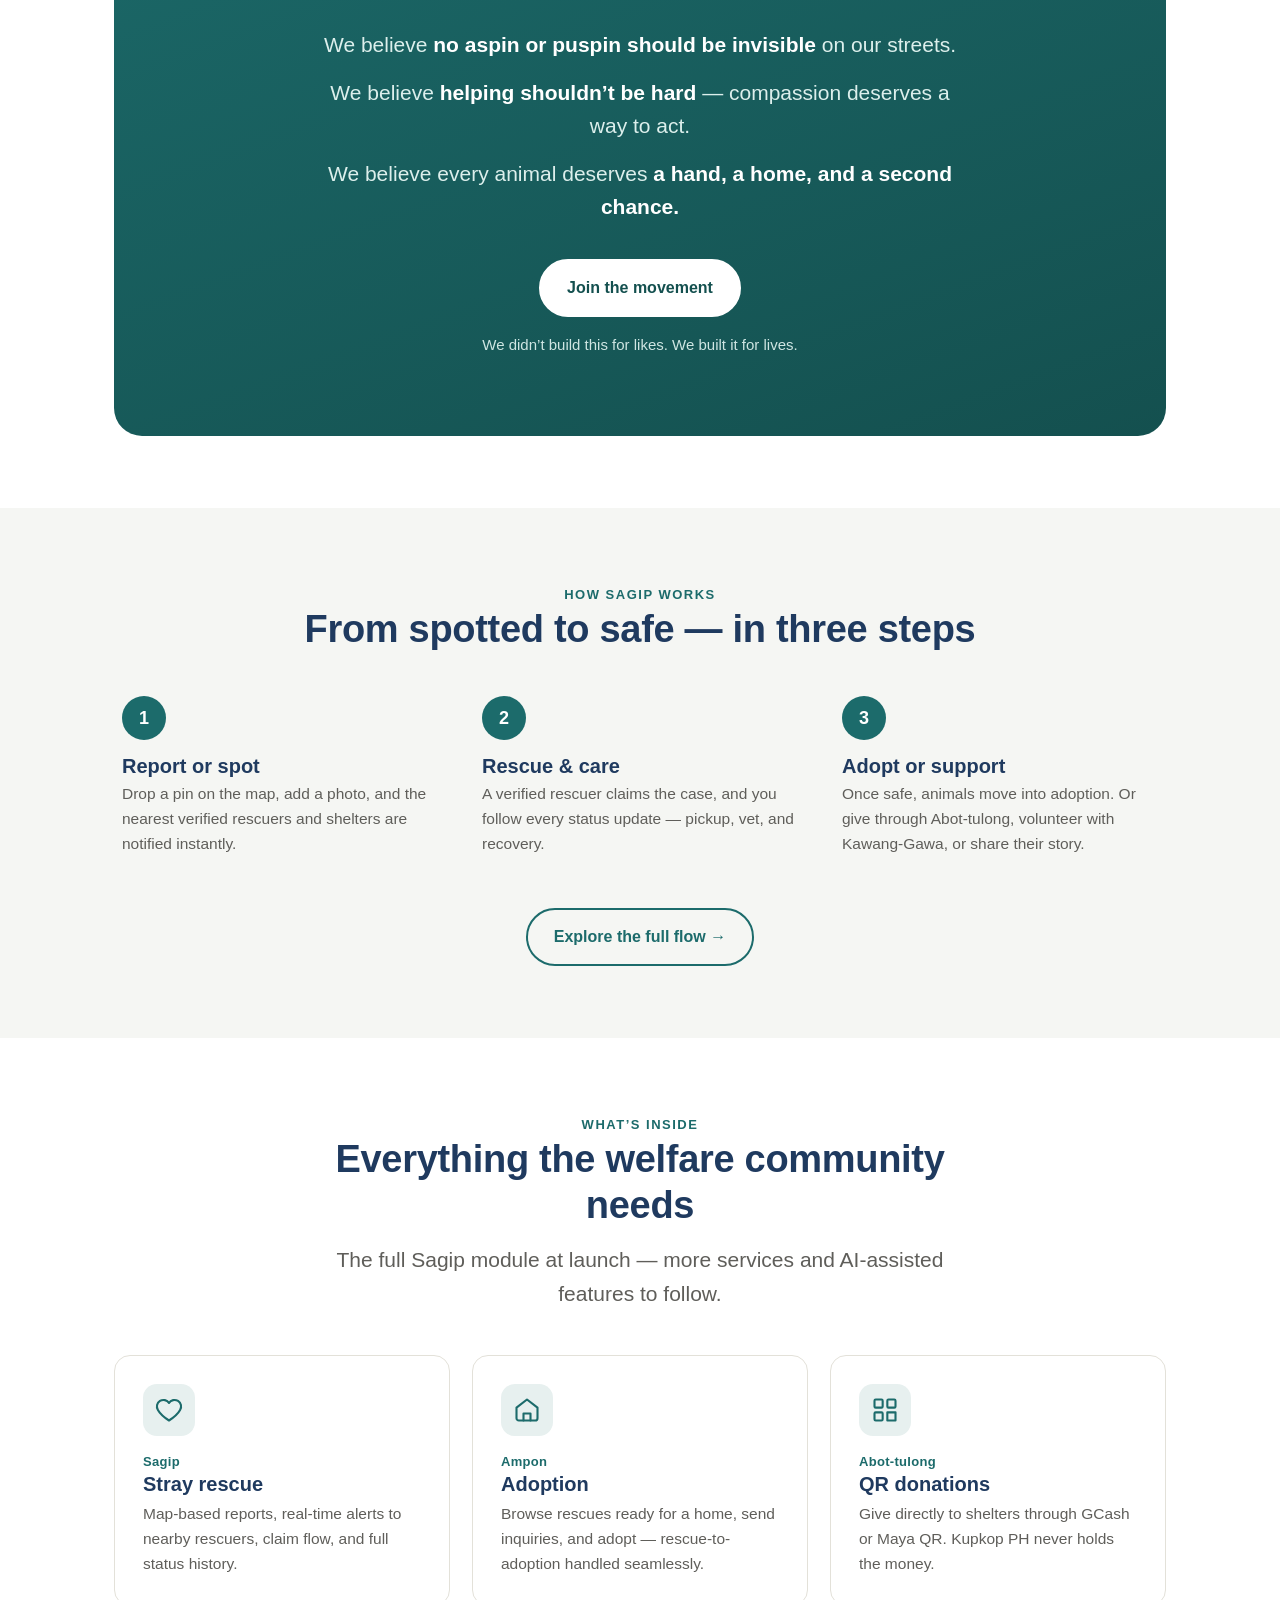
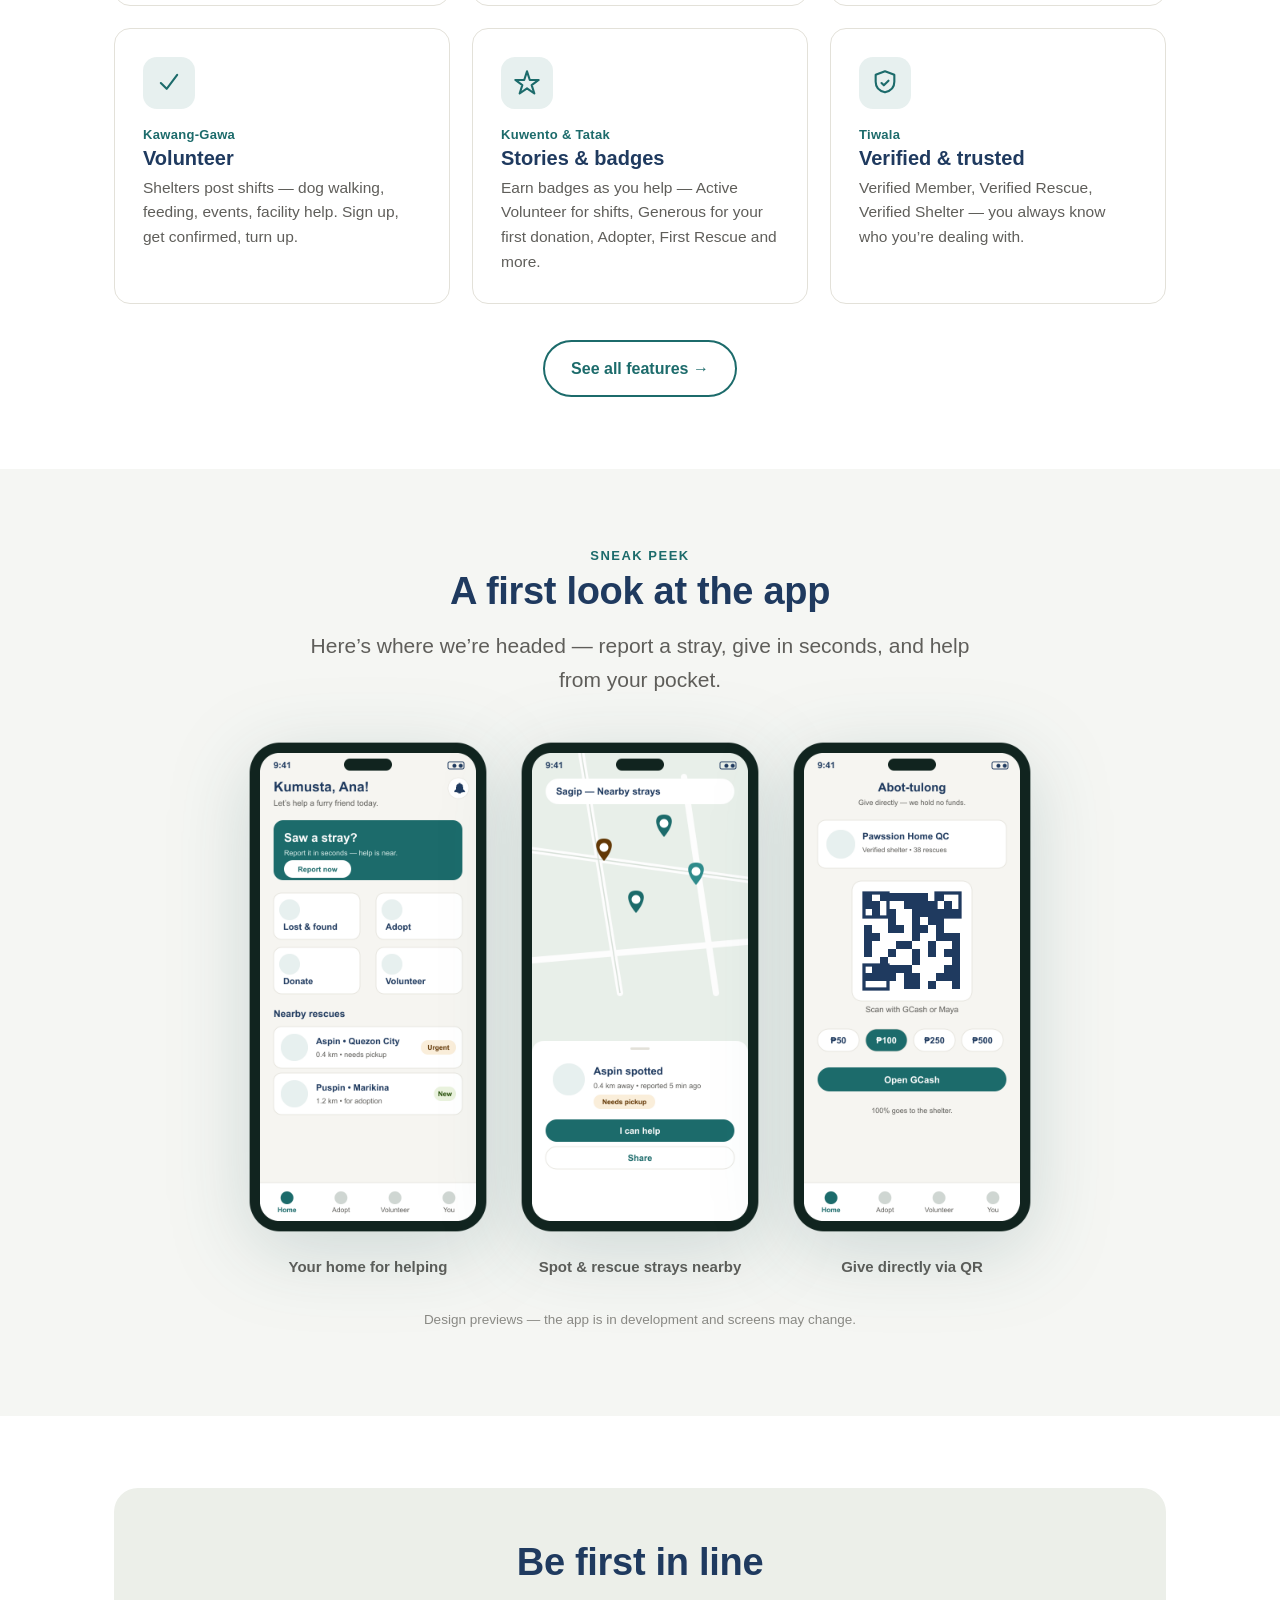
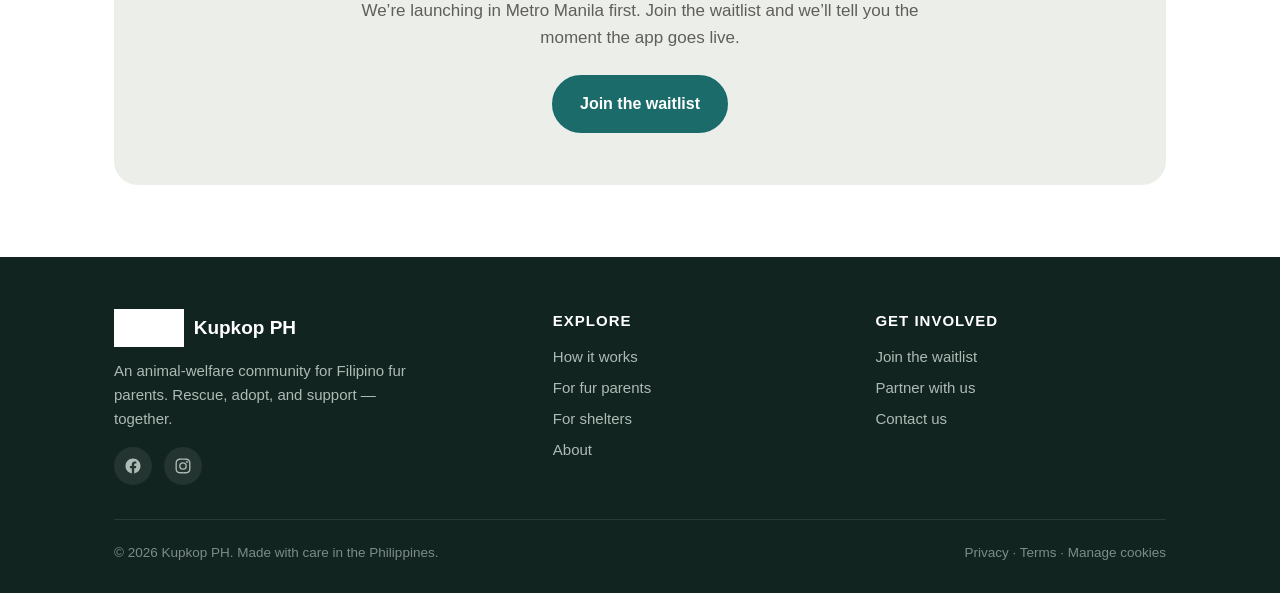
==== commit dddf42e1: "add new functionalities from the app" ====
--- a/index.html
+++ b/index.html
@@ -158,6 +158,22 @@
         <div class="fil">Abot-tulong</div><h3>QR donations</h3>
         <p>Give directly to shelters through GCash or Maya QR. Kupkop PH never holds the money.</p>
       </div>
+      <div class="card">
+        <div class="ico"><svg viewBox="0 0 24 24"><path d="M5 12l5 5 9-12"/></svg></div>
+        <div class="fil">Kawang-Gawa</div><h3>Volunteer</h3>
+        <p>Shelters post shifts — dog walking, feeding, events, facility help. Sign up, get confirmed, turn up.</p>
+      </div>
+      <div class="card">
+        <div class="ico"><svg viewBox="0 0 24 24"><path d="M12 2l2.4 7.4H22l-6 4.4 2.3 7.2L12 16.6 5.7 21l2.3-7.2-6-4.4h7.6z"/></svg></div>
+        <div class="fil">Kuwento & Tatak</div><h3>Stories & badges</h3>
+        <p>Earn badges as you help — Active Volunteer for shifts, Generous for your first donation, Adopter,
+          First Rescue and more.</p>
+      </div>
+      <div class="card">
+        <div class="ico"><svg viewBox="0 0 24 24"><path d="M12 2l8 3v6c0 5-3.5 8-8 9-4.5-1-8-4-8-9V5z"/><path d="M9 12l2 2 4-4"/></svg></div>
+        <div class="fil">Tiwala</div><h3>Verified &amp; trusted</h3>
+        <p>Verified Member, Verified Rescue, Verified Shelter — you always know who you’re dealing with.</p>
+      </div>
     </div>
     <div class="center" style="margin-top:36px">
       <a class="btn ghost" href="features.html">See all features →</a>
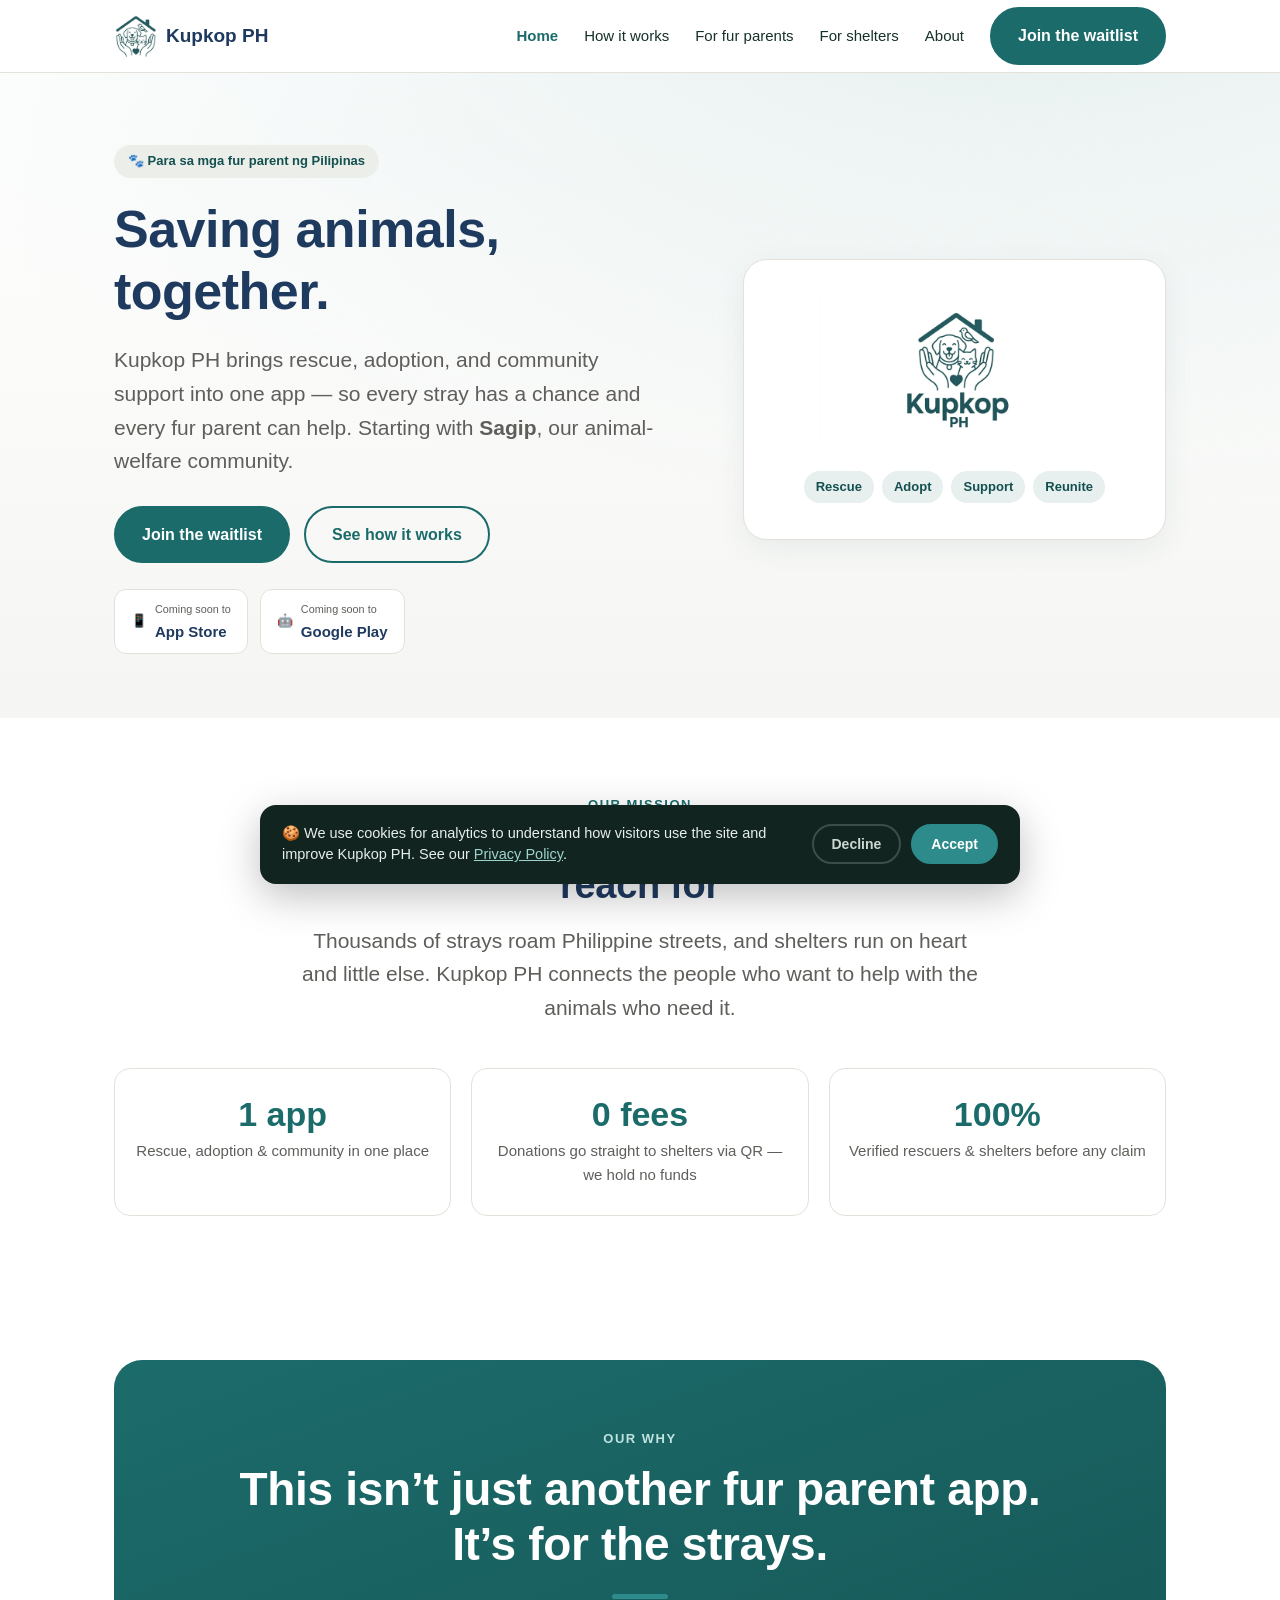
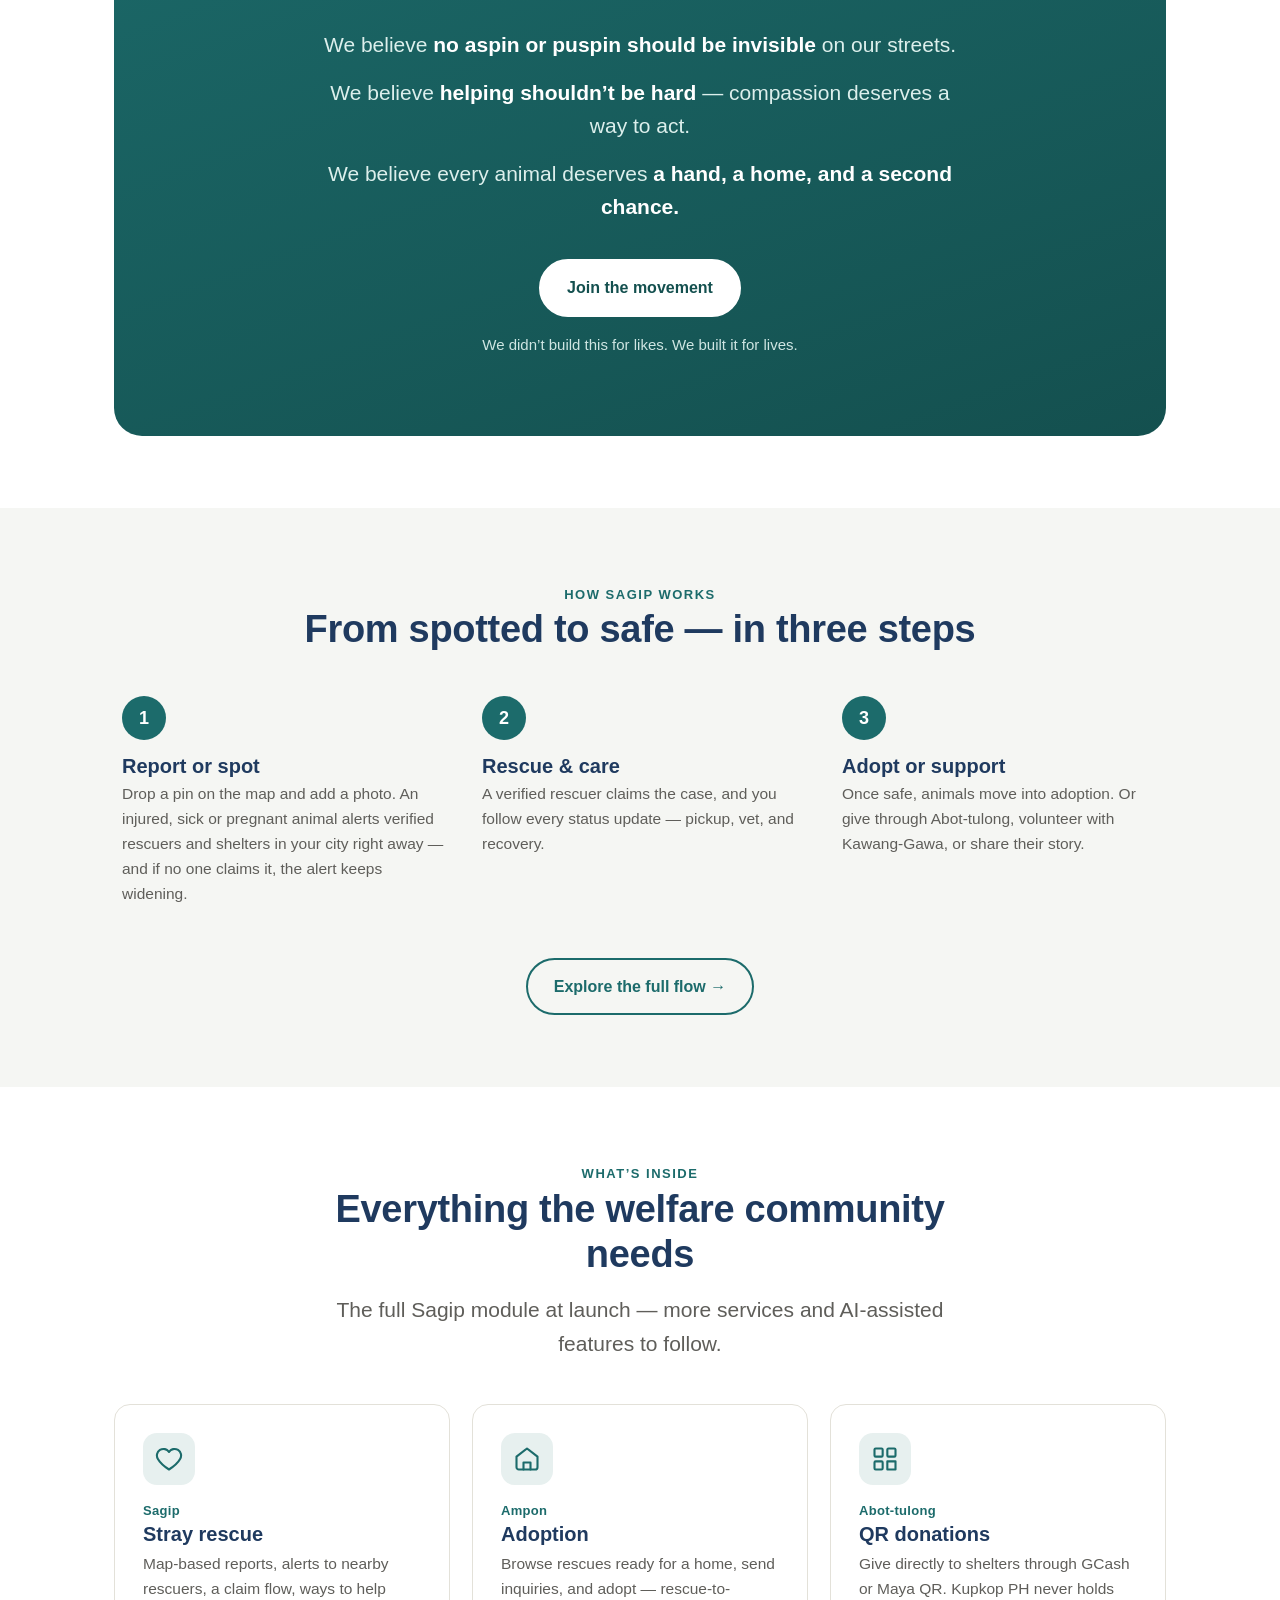
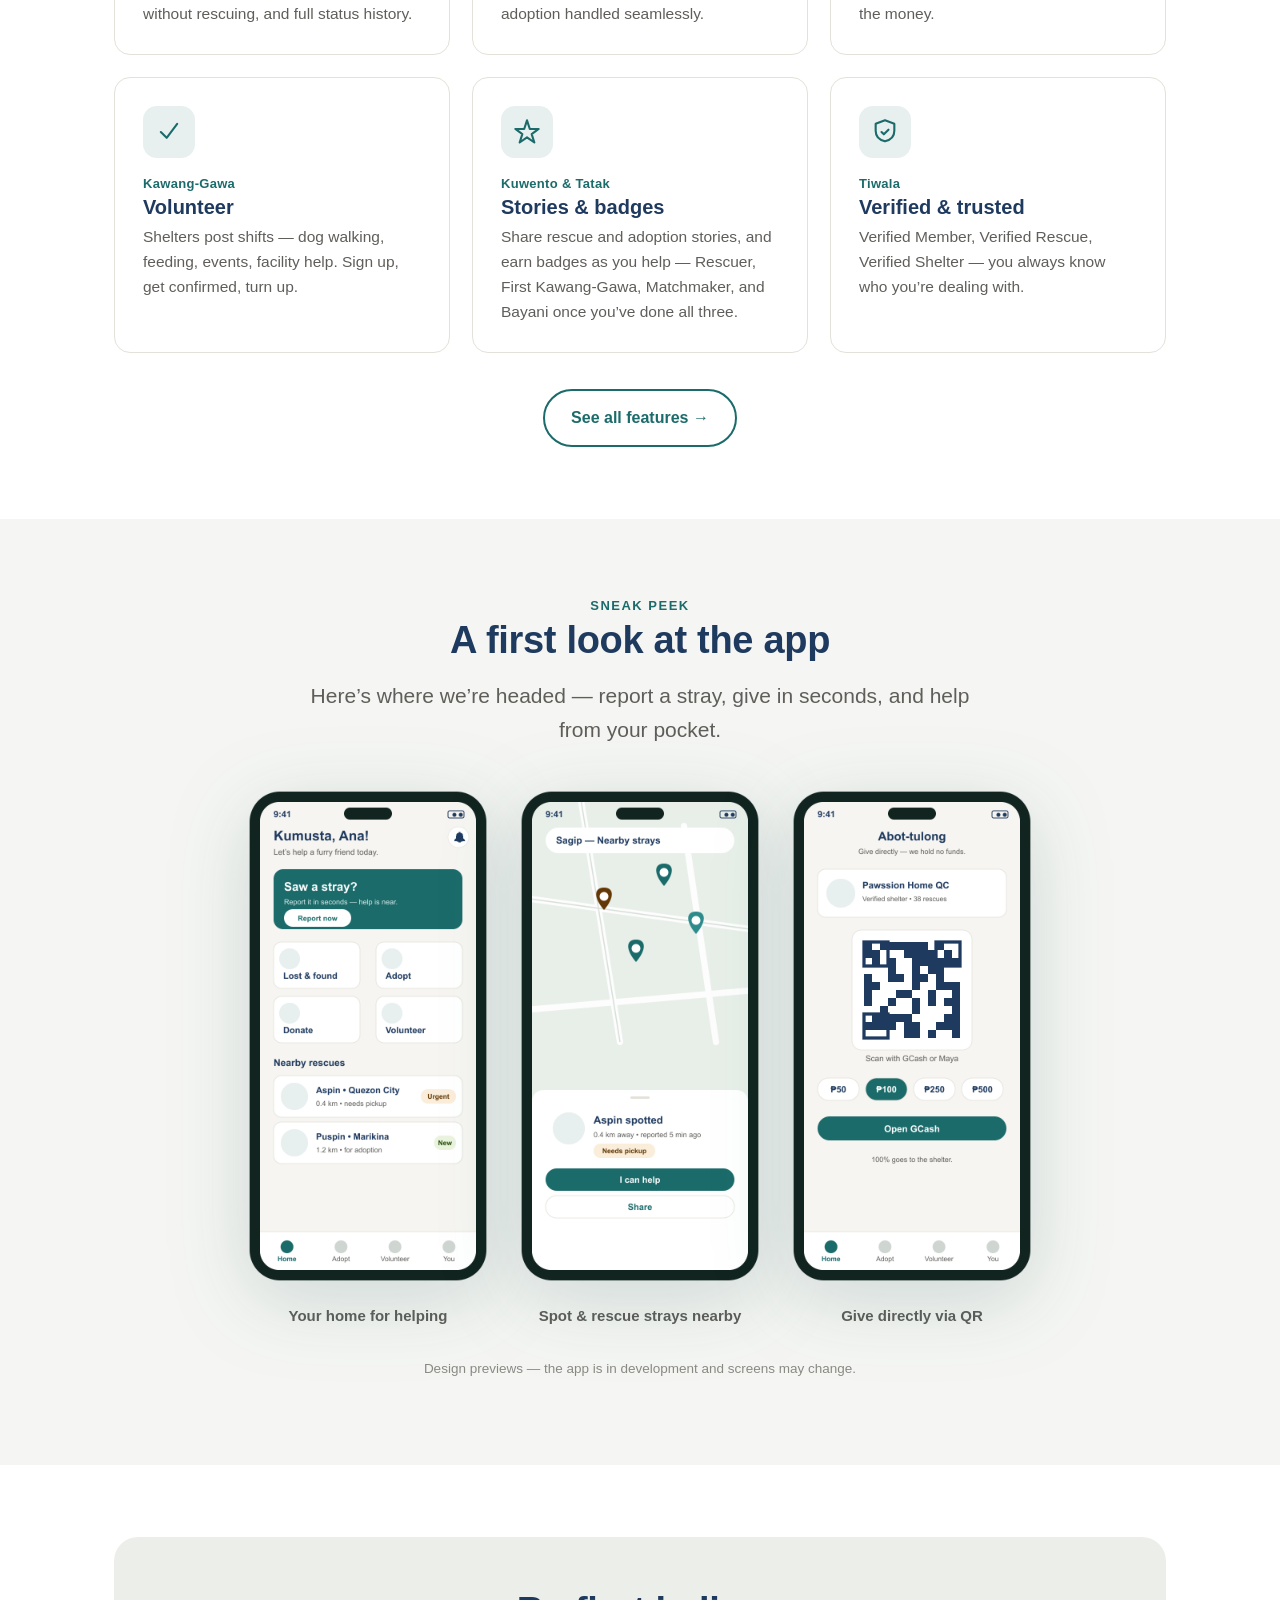
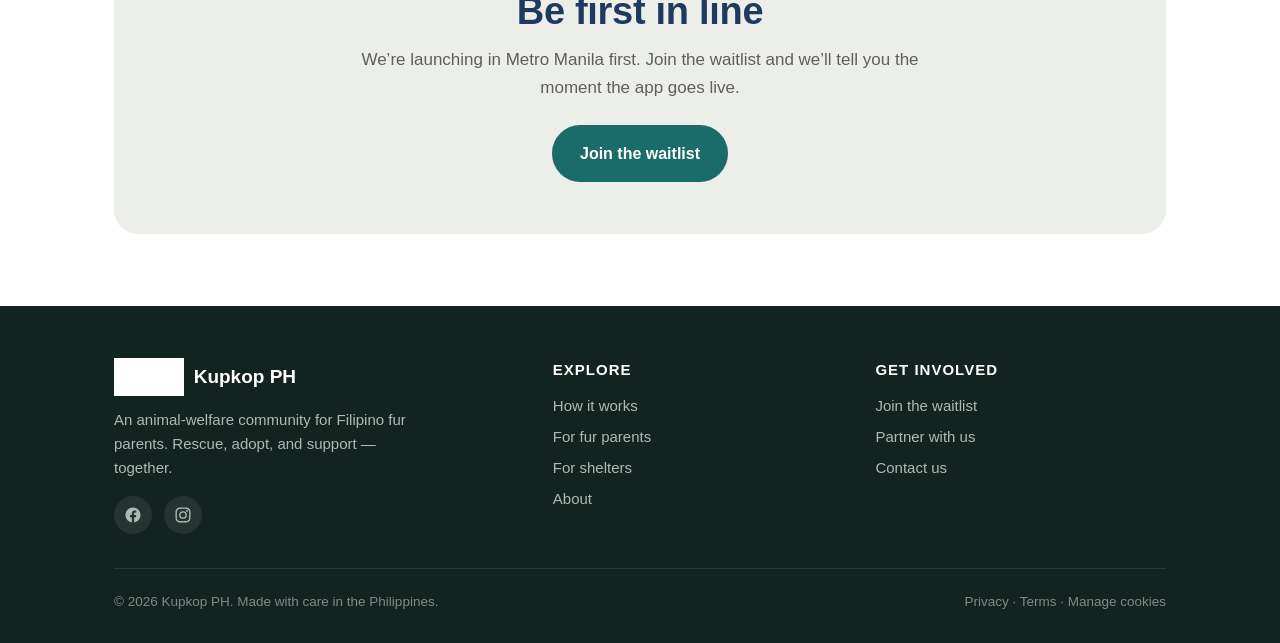
==== commit 80543eb1: "Bring site copy in line with the app as built (spec v0.47) The copy was last revised 2026-08-03; Sag" ====
--- a/index.html
+++ b/index.html
@@ -116,7 +116,7 @@
       <div class="step">
         <div class="num">1</div>
         <h3>Report or spot</h3>
-        <p>Drop a pin on the map, add a photo, and the nearest verified rescuers and shelters are notified instantly.</p>
+        <p>Drop a pin on the map and add a photo. An injured, sick or pregnant animal alerts verified rescuers and shelters in your city right away — and if no one claims it, the alert keeps widening.</p>
       </div>
       <div class="step">
         <div class="num">2</div>
@@ -146,7 +146,7 @@
       <div class="card">
         <div class="ico"><svg viewBox="0 0 24 24"><path d="M12 21s-7-4.5-9.5-9A5.5 5.5 0 0 1 12 6a5.5 5.5 0 0 1 9.5 6c-2.5 4.5-9.5 9-9.5 9z"/></svg></div>
         <div class="fil">Sagip</div><h3>Stray rescue</h3>
-        <p>Map-based reports, real-time alerts to nearby rescuers, claim flow, and full status history.</p>
+        <p>Map-based reports, alerts to nearby rescuers, a claim flow, ways to help without rescuing, and full status history.</p>
       </div>
       <div class="card">
         <div class="ico"><svg viewBox="0 0 24 24"><path d="M3 10l9-7 9 7v9a2 2 0 0 1-2 2H5a2 2 0 0 1-2-2z"/><path d="M9 21v-6h6v6"/></svg></div>
@@ -166,8 +166,8 @@
       <div class="card">
         <div class="ico"><svg viewBox="0 0 24 24"><path d="M12 2l2.4 7.4H22l-6 4.4 2.3 7.2L12 16.6 5.7 21l2.3-7.2-6-4.4h7.6z"/></svg></div>
         <div class="fil">Kuwento & Tatak</div><h3>Stories & badges</h3>
-        <p>Earn badges as you help — Active Volunteer for shifts, Generous for your first donation, Adopter,
-          First Rescue and more.</p>
+        <p>Share rescue and adoption stories, and earn badges as you help — Rescuer, First Kawang-Gawa,
+          Matchmaker, and Bayani once you’ve done all three.</p>
       </div>
       <div class="card">
         <div class="ico"><svg viewBox="0 0 24 24"><path d="M12 2l8 3v6c0 5-3.5 8-8 9-4.5-1-8-4-8-9V5z"/><path d="M9 12l2 2 4-4"/></svg></div>
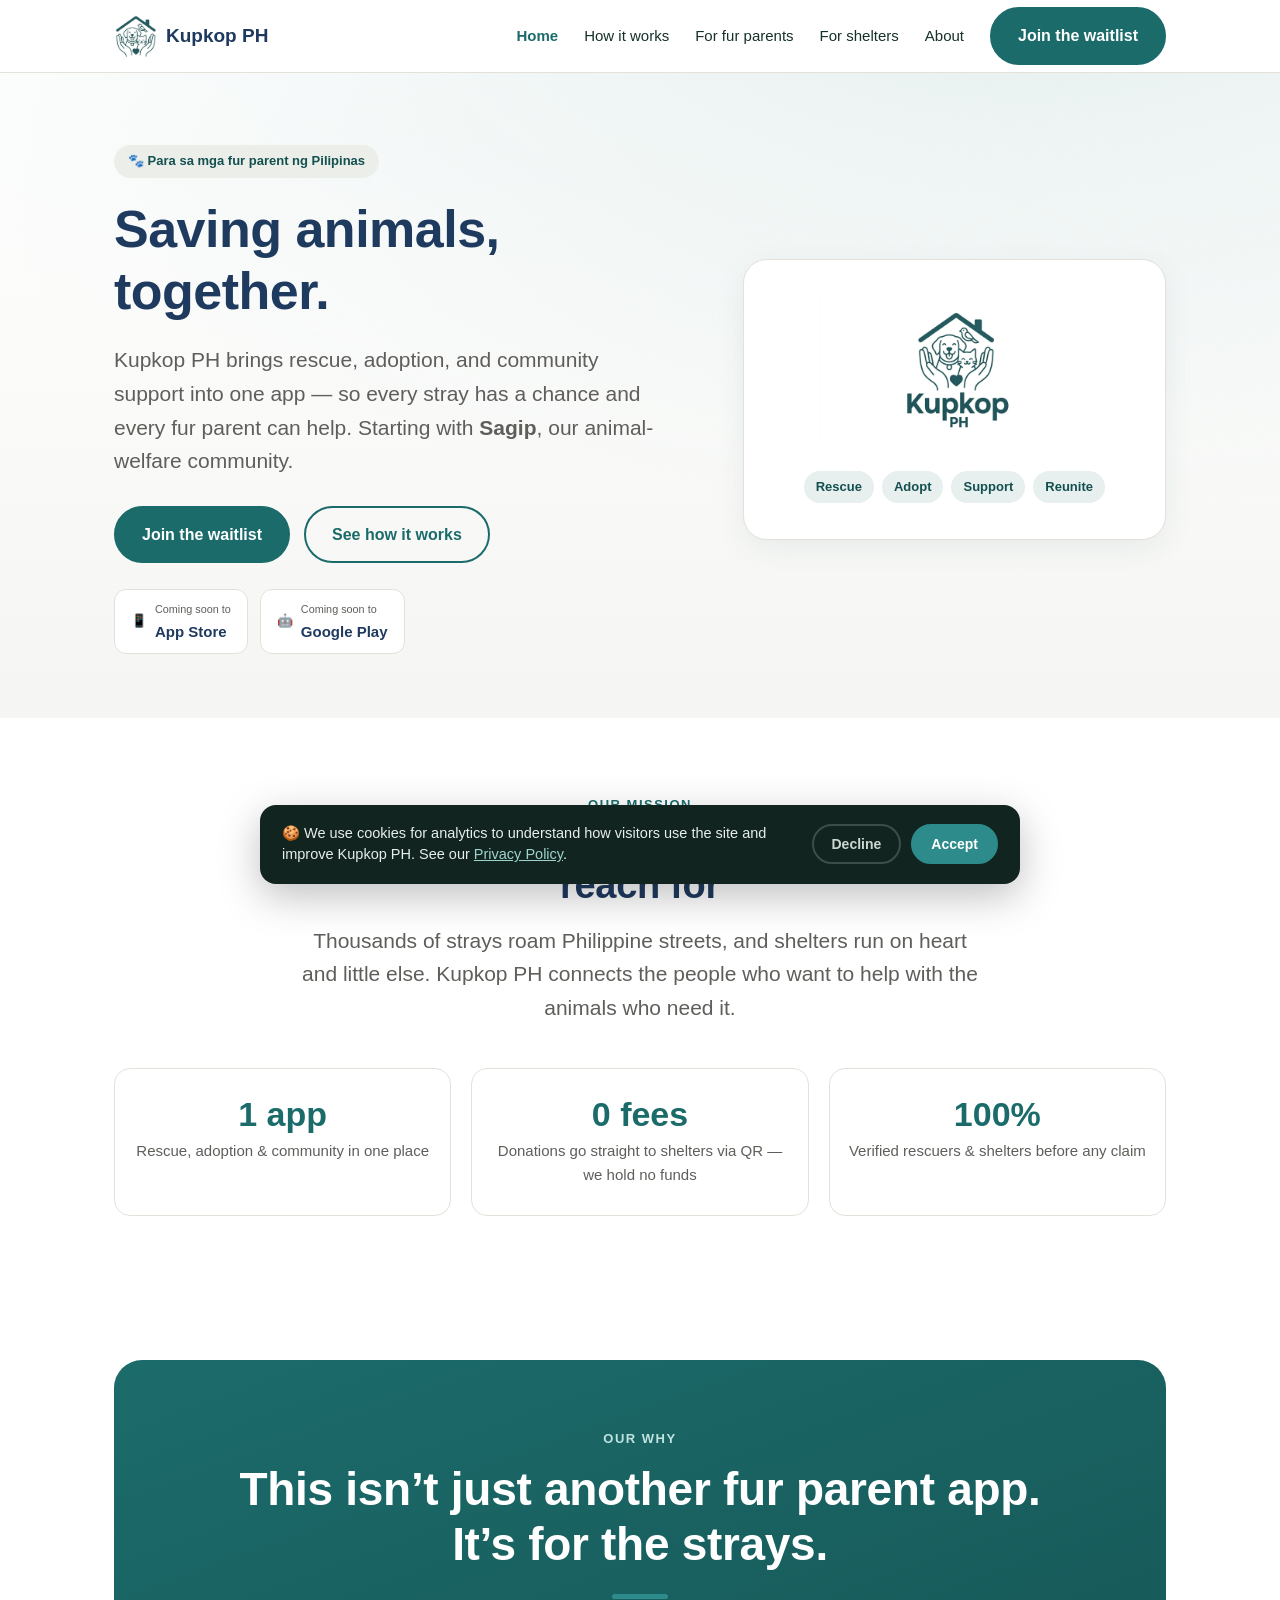
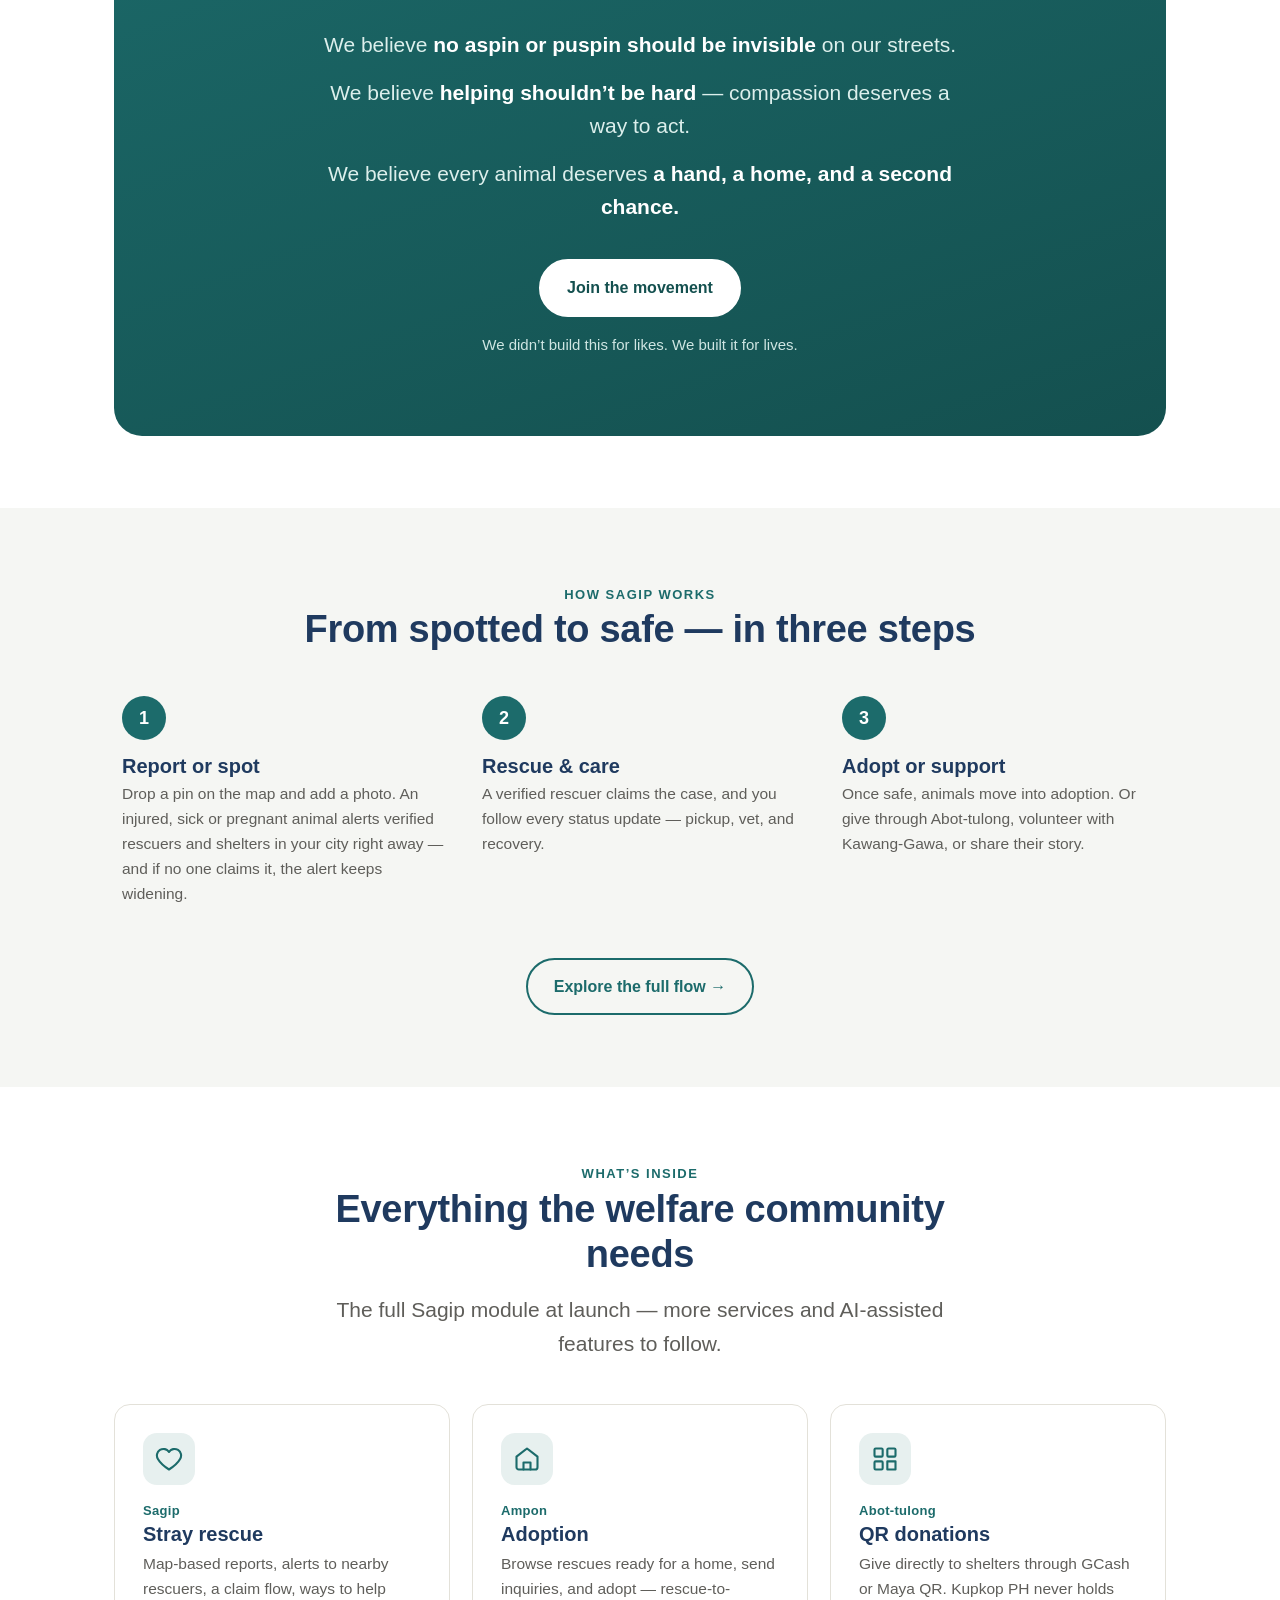
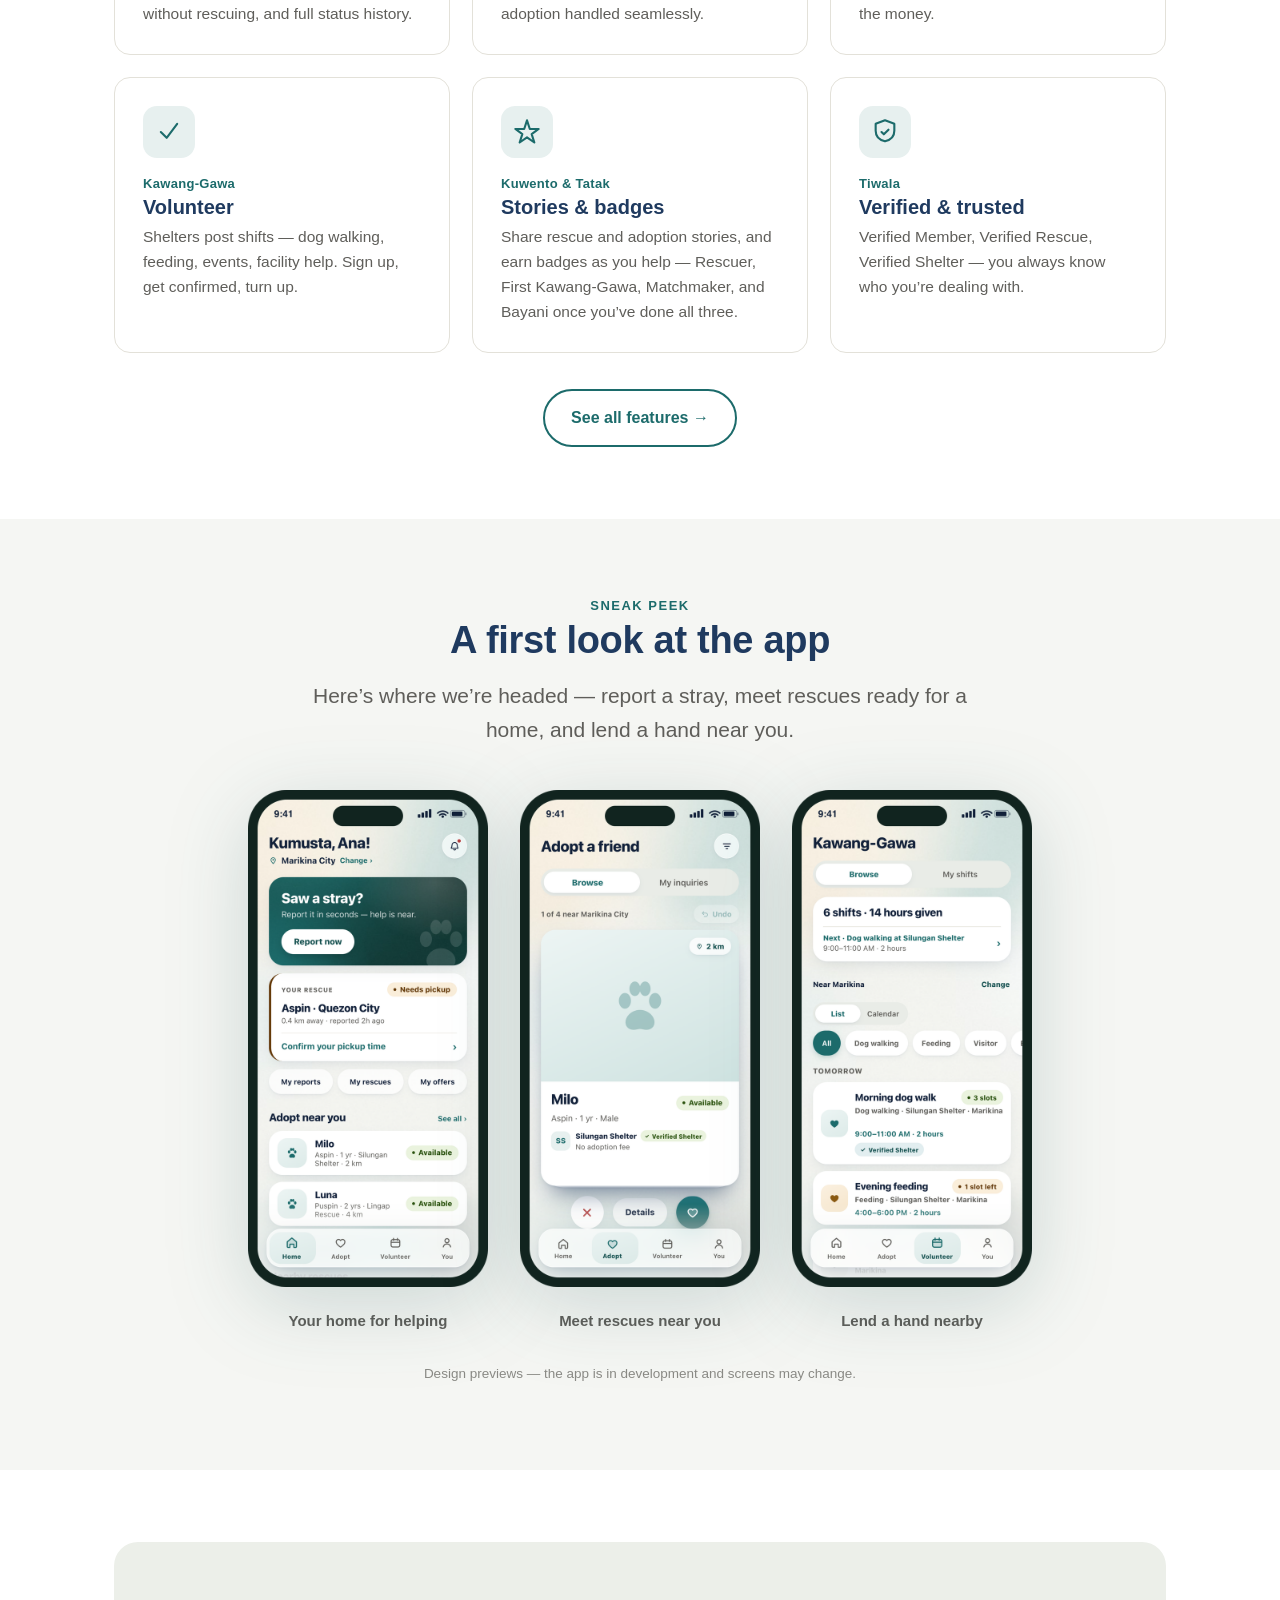
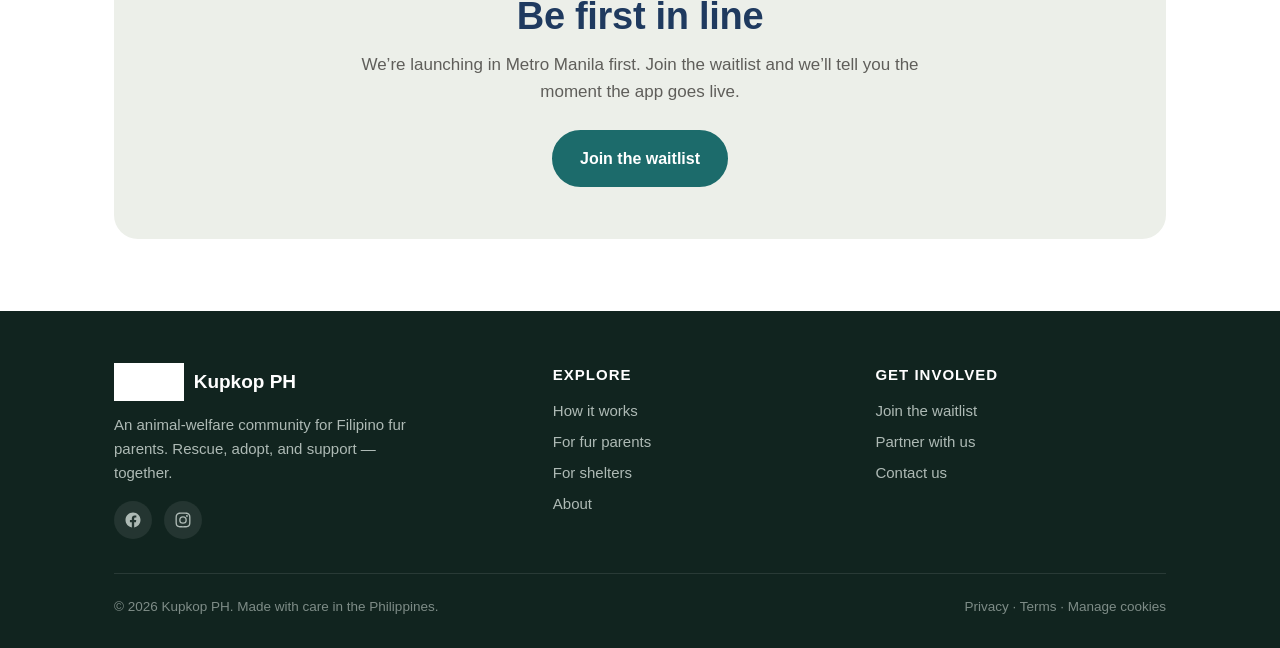
==== commit 68ccaaff: "Regenerate app mockups from the V3 design artboards The sneak-peek images were hand-drawn SVG in the" ====
--- a/index.html
+++ b/index.html
@@ -186,7 +186,7 @@
     <div class="sec-head">
       <span class="tag">Sneak peek</span>
       <h2>A first look at the app</h2>
-      <p class="lead">Here’s where we’re headed — report a stray, give in seconds, and help from your pocket.</p>
+      <p class="lead">Here’s where we’re headed — report a stray, meet rescues ready for a home, and lend a hand near you.</p>
     </div>
     <div class="phones">
       <div class="phone">
@@ -194,12 +194,12 @@
         <div class="cap">Your home for helping</div>
       </div>
       <div class="phone">
-        <img src="assets/mockup-map.png" alt="Kupkop PH Sagip rescue map mockup" loading="lazy">
-        <div class="cap">Spot &amp; rescue strays nearby</div>
+        <img src="assets/mockup-adopt.png" alt="Kupkop PH adoption browse screen mockup" loading="lazy">
+        <div class="cap">Meet rescues near you</div>
       </div>
       <div class="phone">
-        <img src="assets/mockup-donate.png" alt="Kupkop PH Abot-tulong donation screen mockup" loading="lazy">
-        <div class="cap">Give directly via QR</div>
+        <img src="assets/mockup-volunteer.png" alt="Kupkop PH Kawang-Gawa volunteer shifts screen mockup" loading="lazy">
+        <div class="cap">Lend a hand nearby</div>
       </div>
     </div>
     <p class="peek-note">Design previews — the app is in development and screens may change.</p>
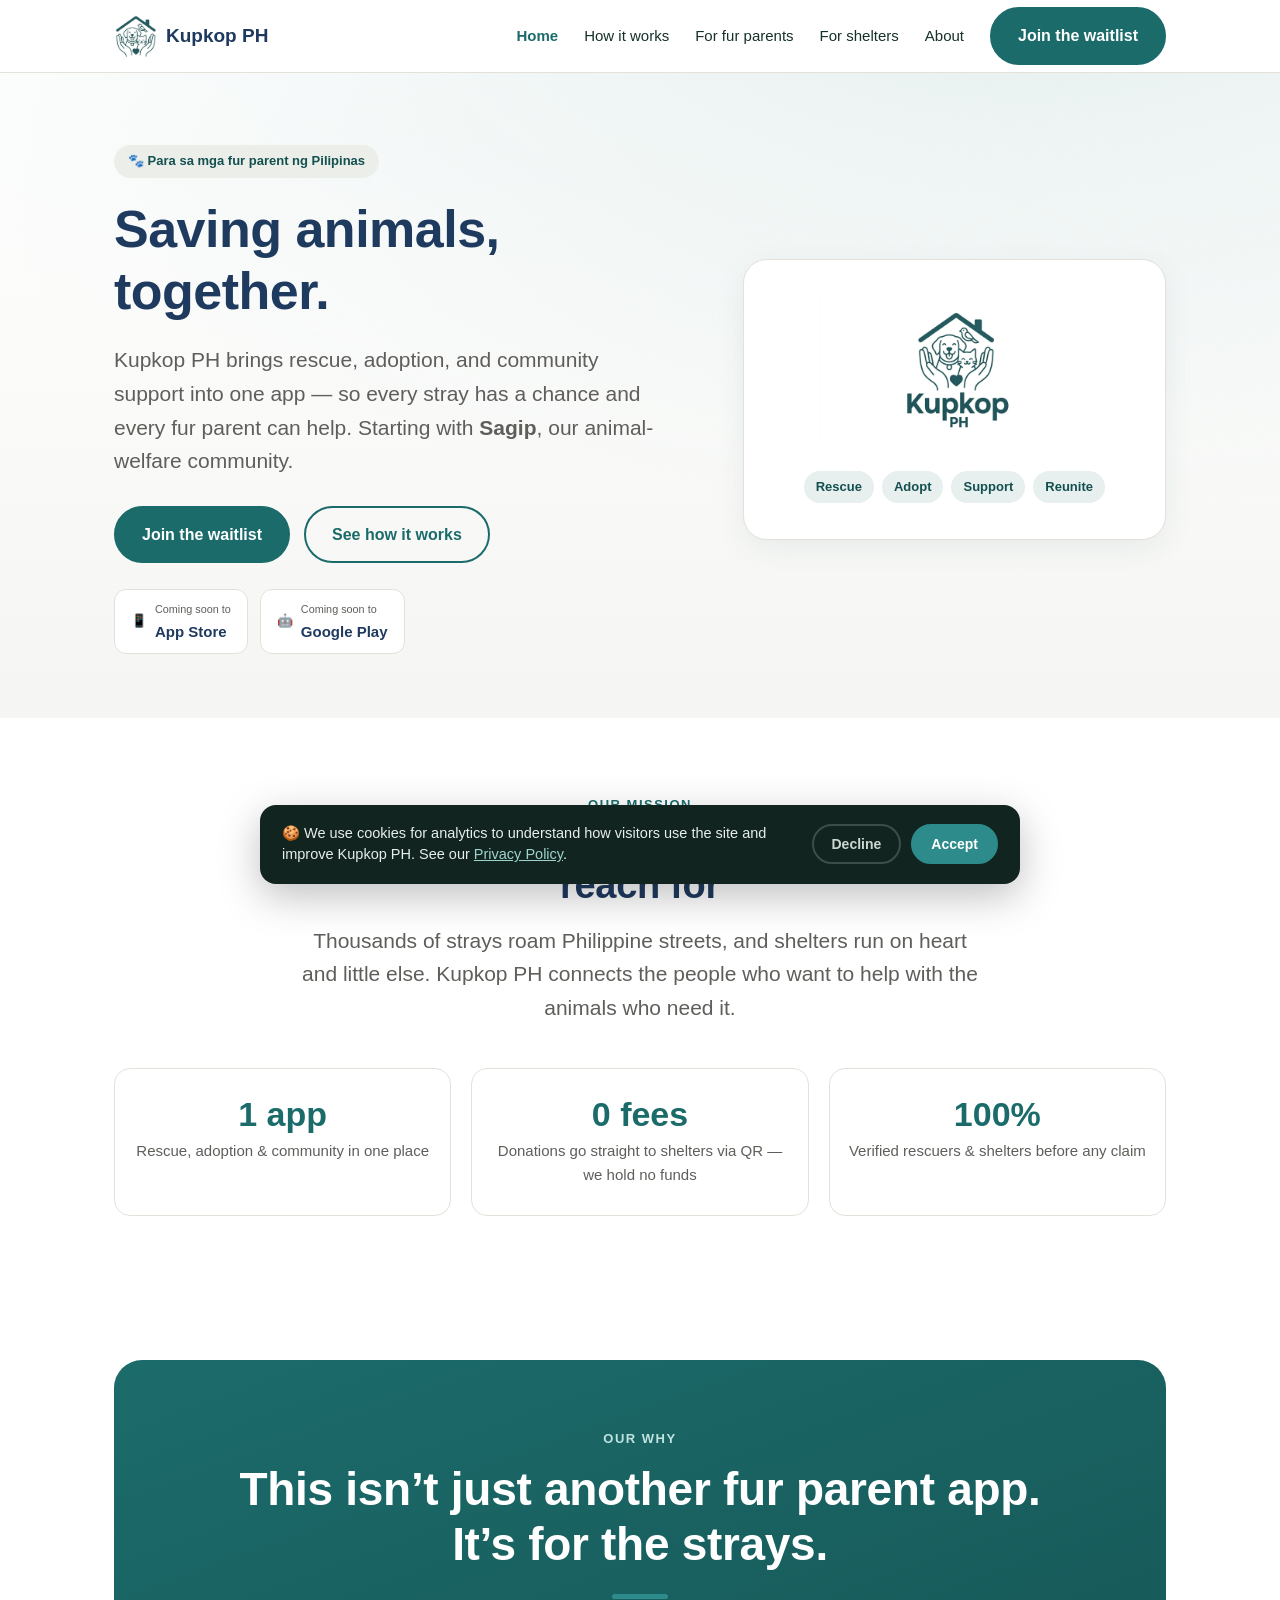
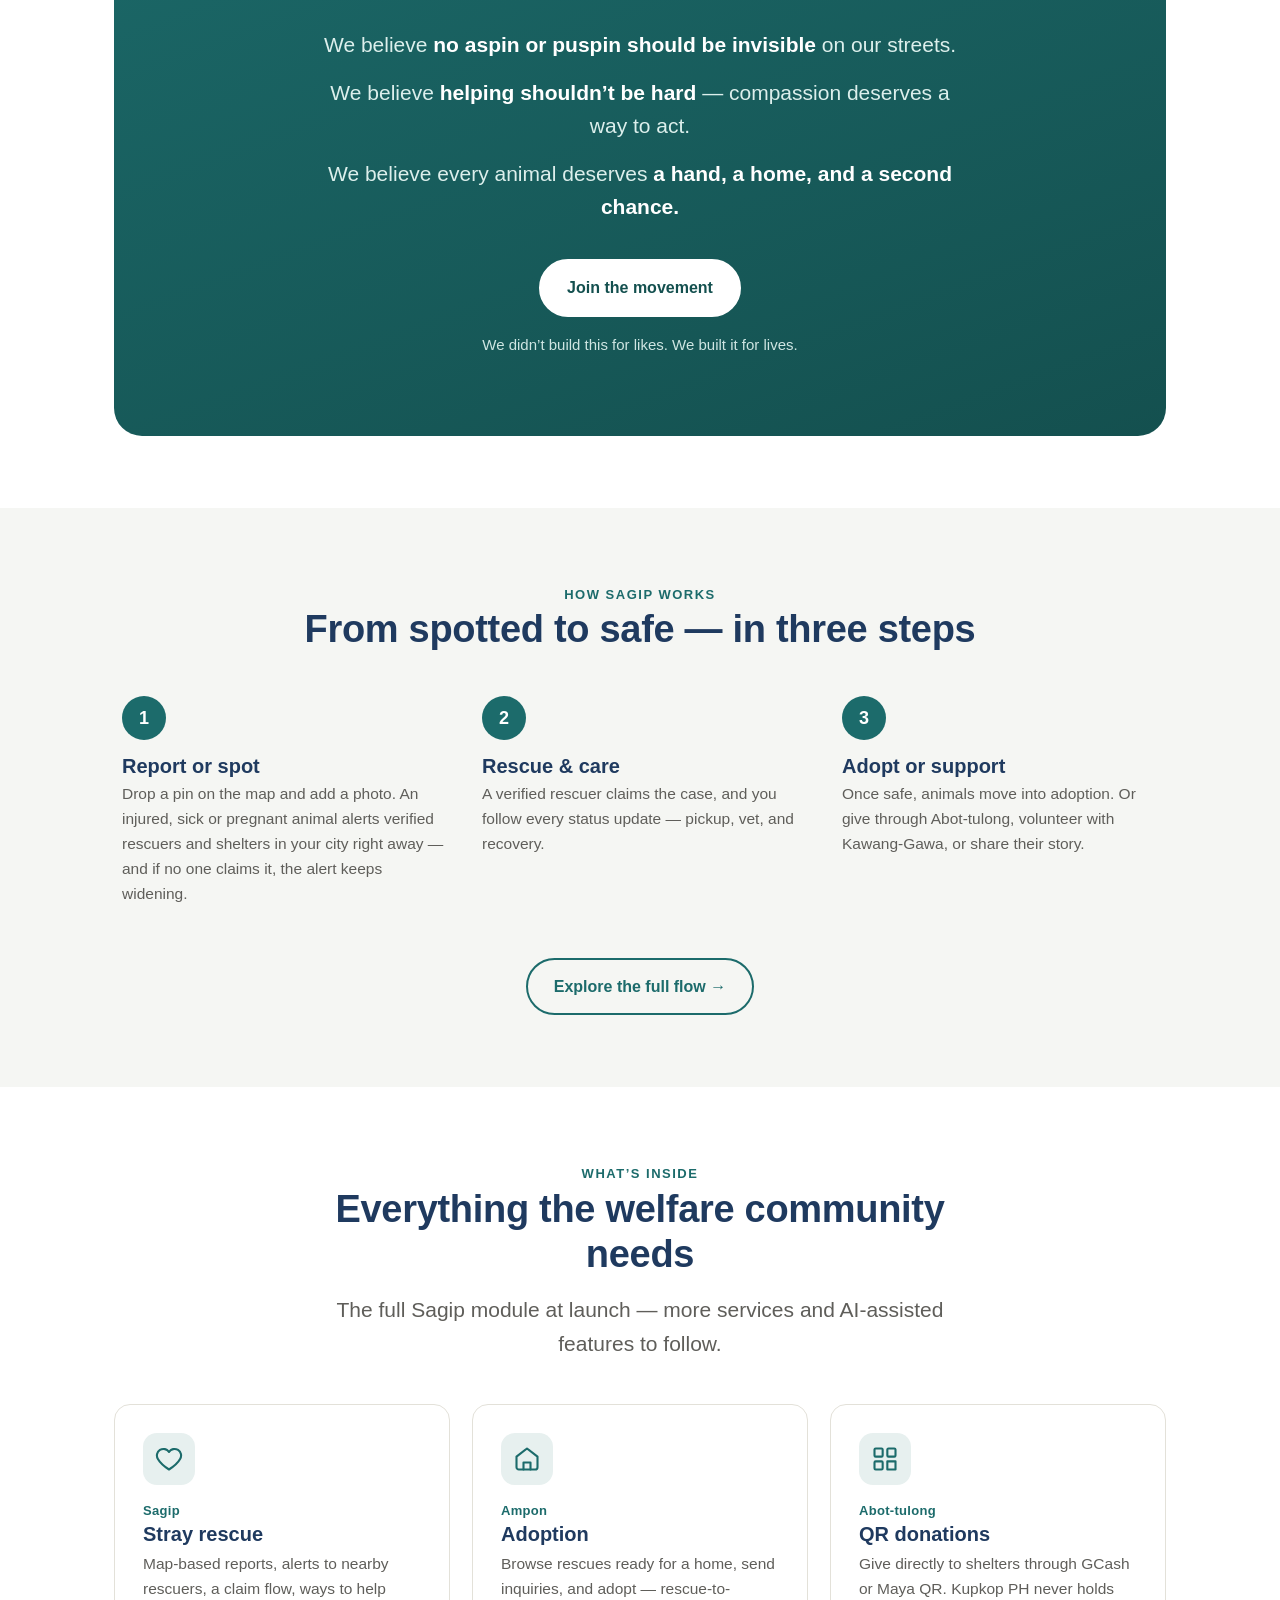
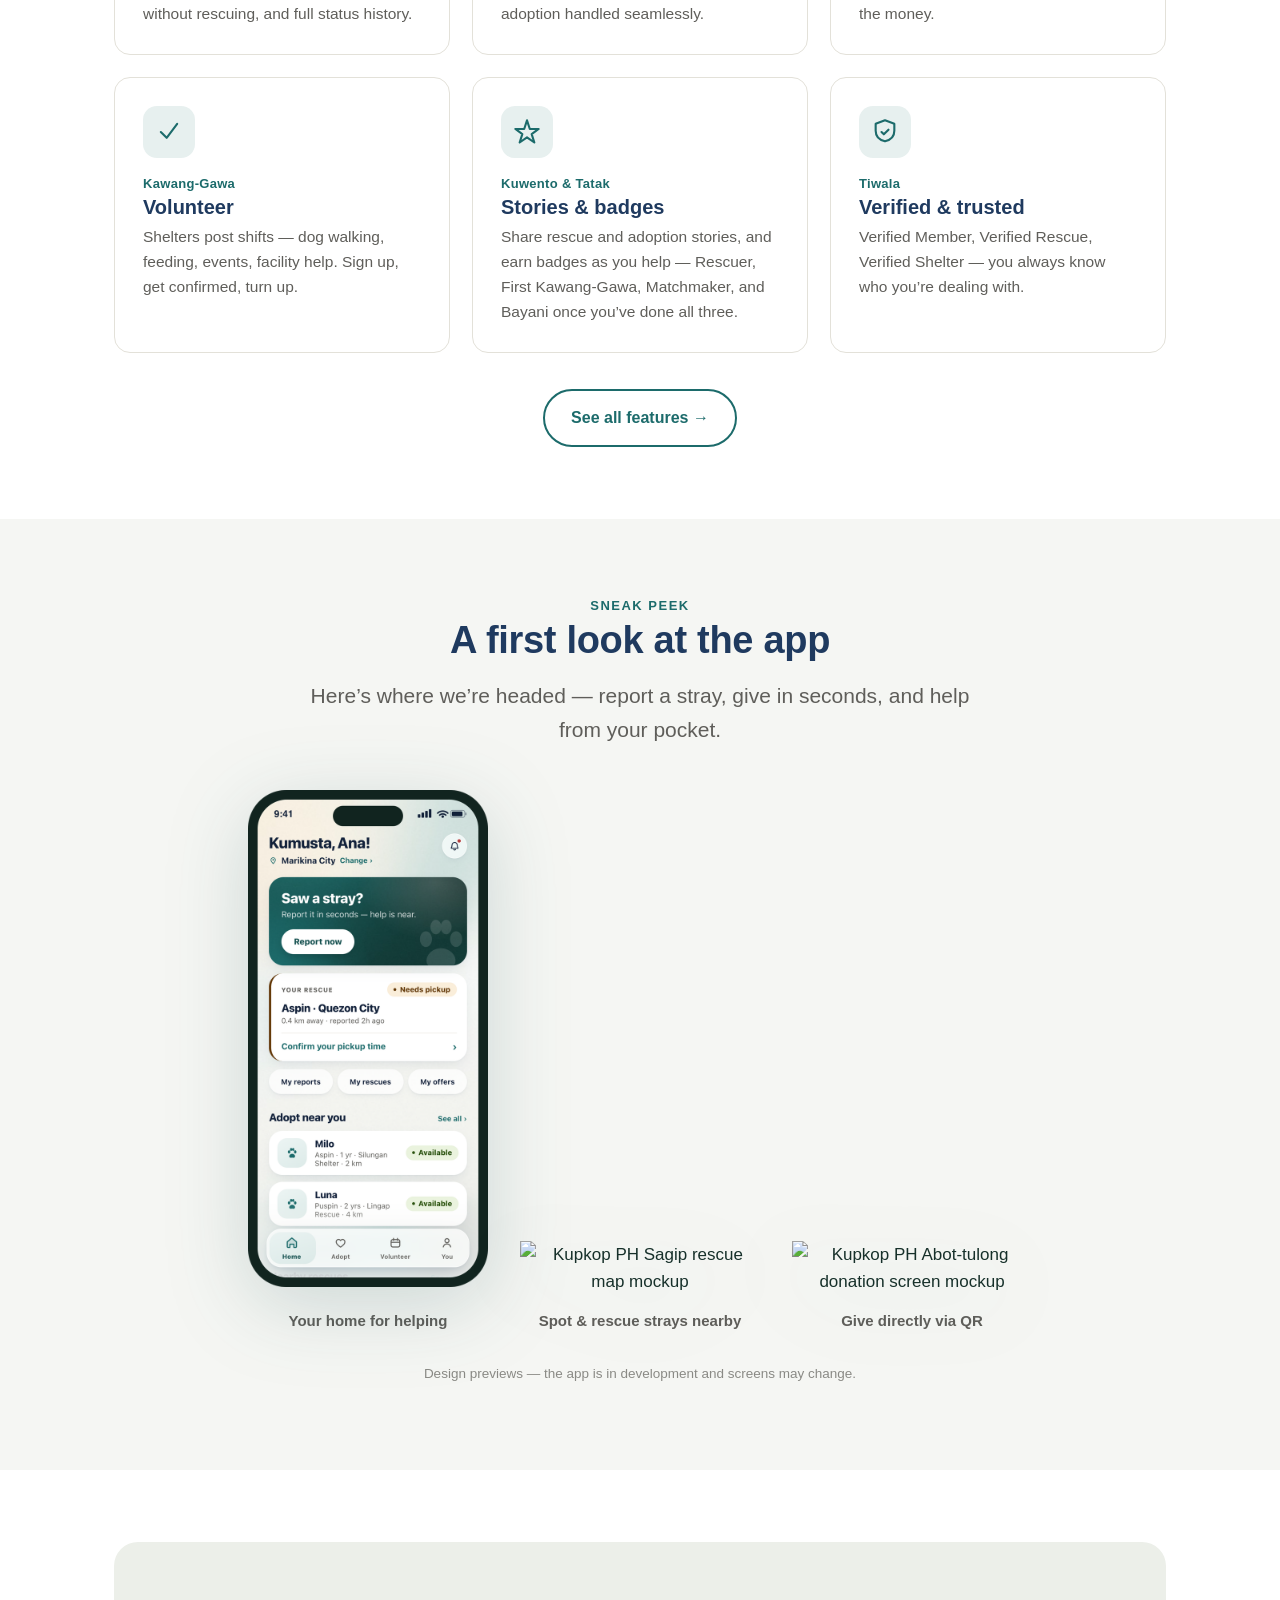
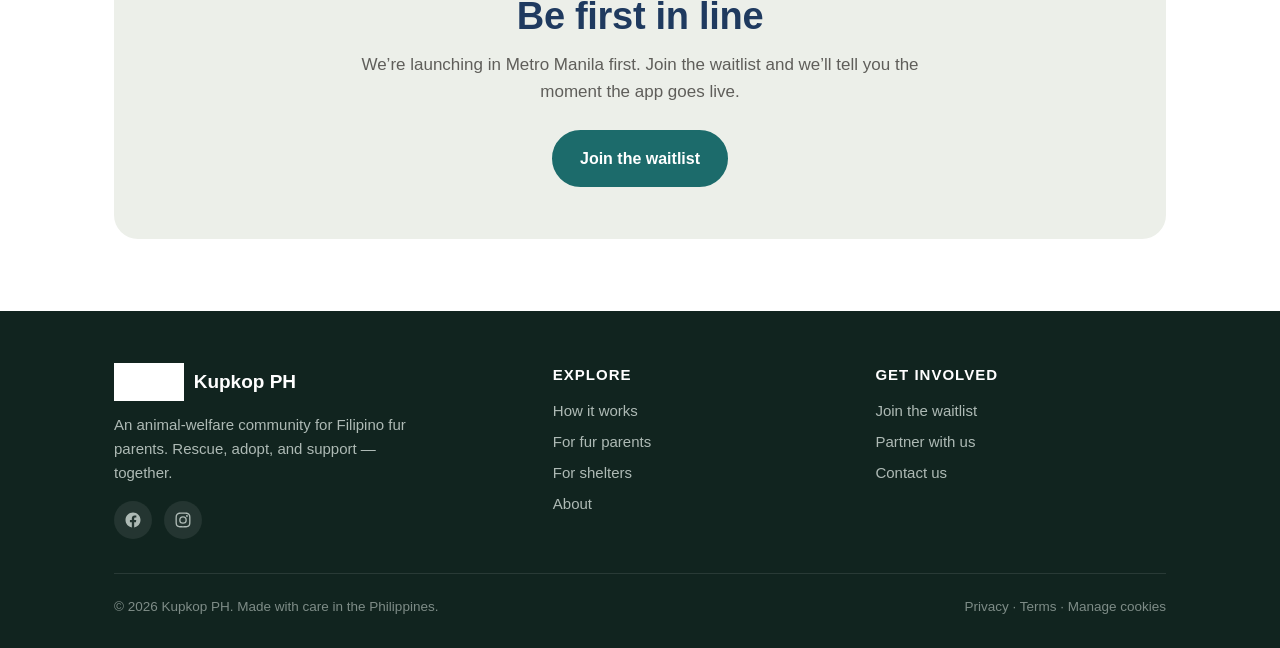
==== commit 1088f9b0: "Merge pull request #2 from team-kupkopph/copy/app-current-2026-10 Bring site copy in line with the a" ====
--- a/index.html
+++ b/index.html
@@ -186,7 +186,7 @@
     <div class="sec-head">
       <span class="tag">Sneak peek</span>
       <h2>A first look at the app</h2>
-      <p class="lead">Here’s where we’re headed — report a stray, meet rescues ready for a home, and lend a hand near you.</p>
+      <p class="lead">Here’s where we’re headed — report a stray, give in seconds, and help from your pocket.</p>
     </div>
     <div class="phones">
       <div class="phone">
@@ -194,12 +194,12 @@
         <div class="cap">Your home for helping</div>
       </div>
       <div class="phone">
-        <img src="assets/mockup-adopt.png" alt="Kupkop PH adoption browse screen mockup" loading="lazy">
-        <div class="cap">Meet rescues near you</div>
+        <img src="assets/mockup-map.png" alt="Kupkop PH Sagip rescue map mockup" loading="lazy">
+        <div class="cap">Spot &amp; rescue strays nearby</div>
       </div>
       <div class="phone">
-        <img src="assets/mockup-volunteer.png" alt="Kupkop PH Kawang-Gawa volunteer shifts screen mockup" loading="lazy">
-        <div class="cap">Lend a hand nearby</div>
+        <img src="assets/mockup-donate.png" alt="Kupkop PH Abot-tulong donation screen mockup" loading="lazy">
+        <div class="cap">Give directly via QR</div>
       </div>
     </div>
     <p class="peek-note">Design previews — the app is in development and screens may change.</p>
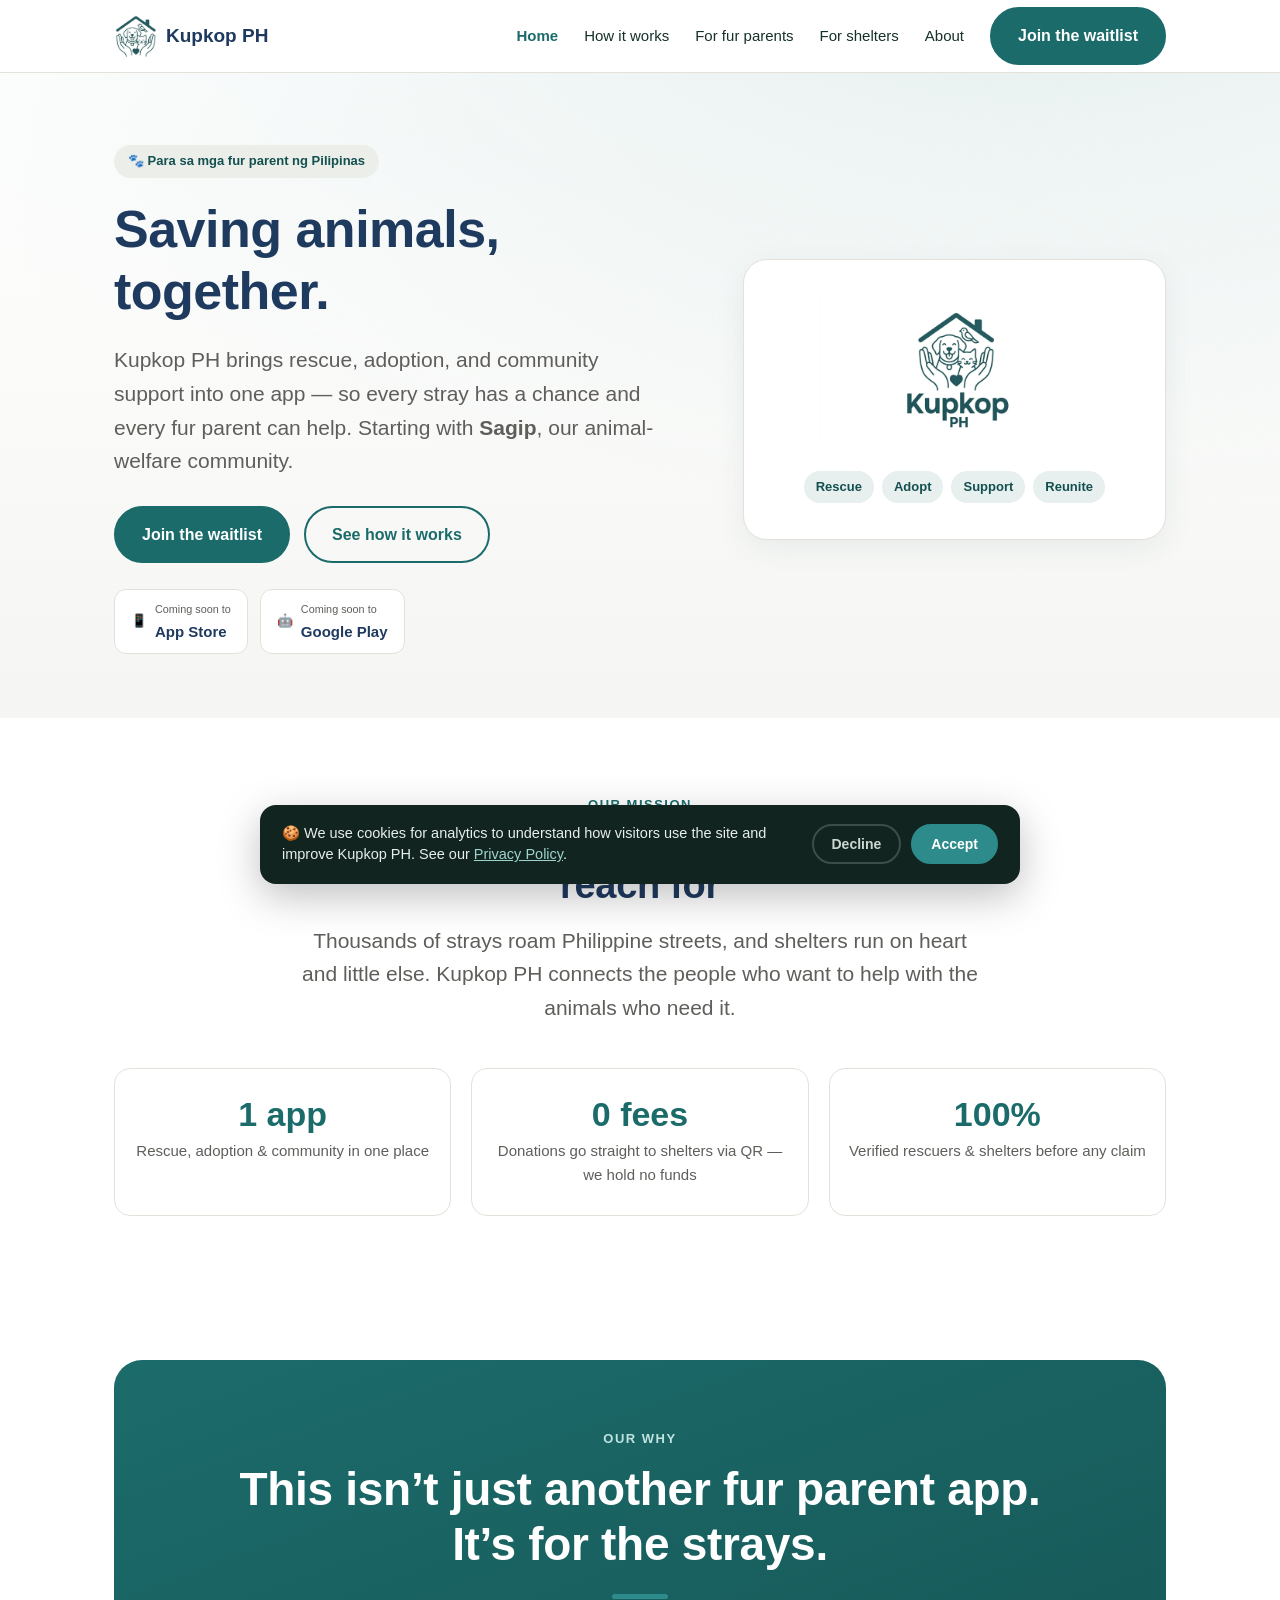
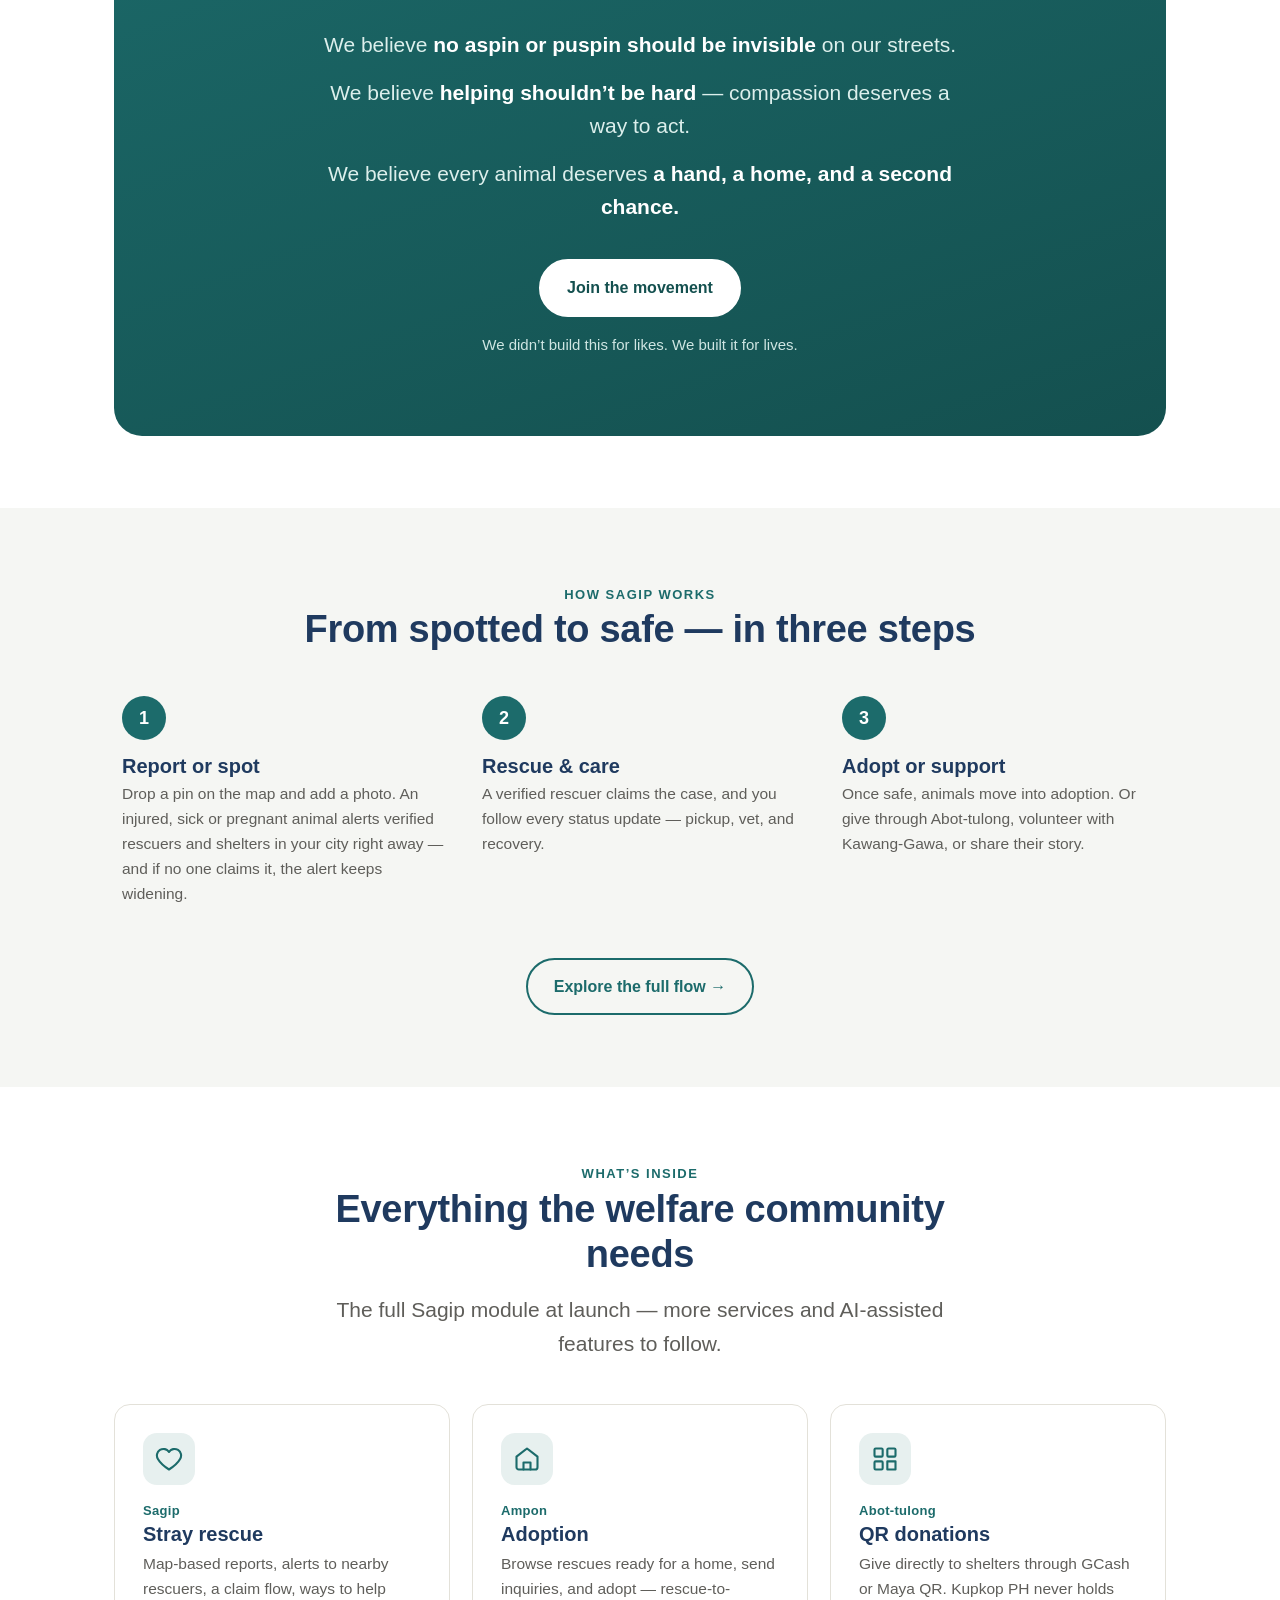
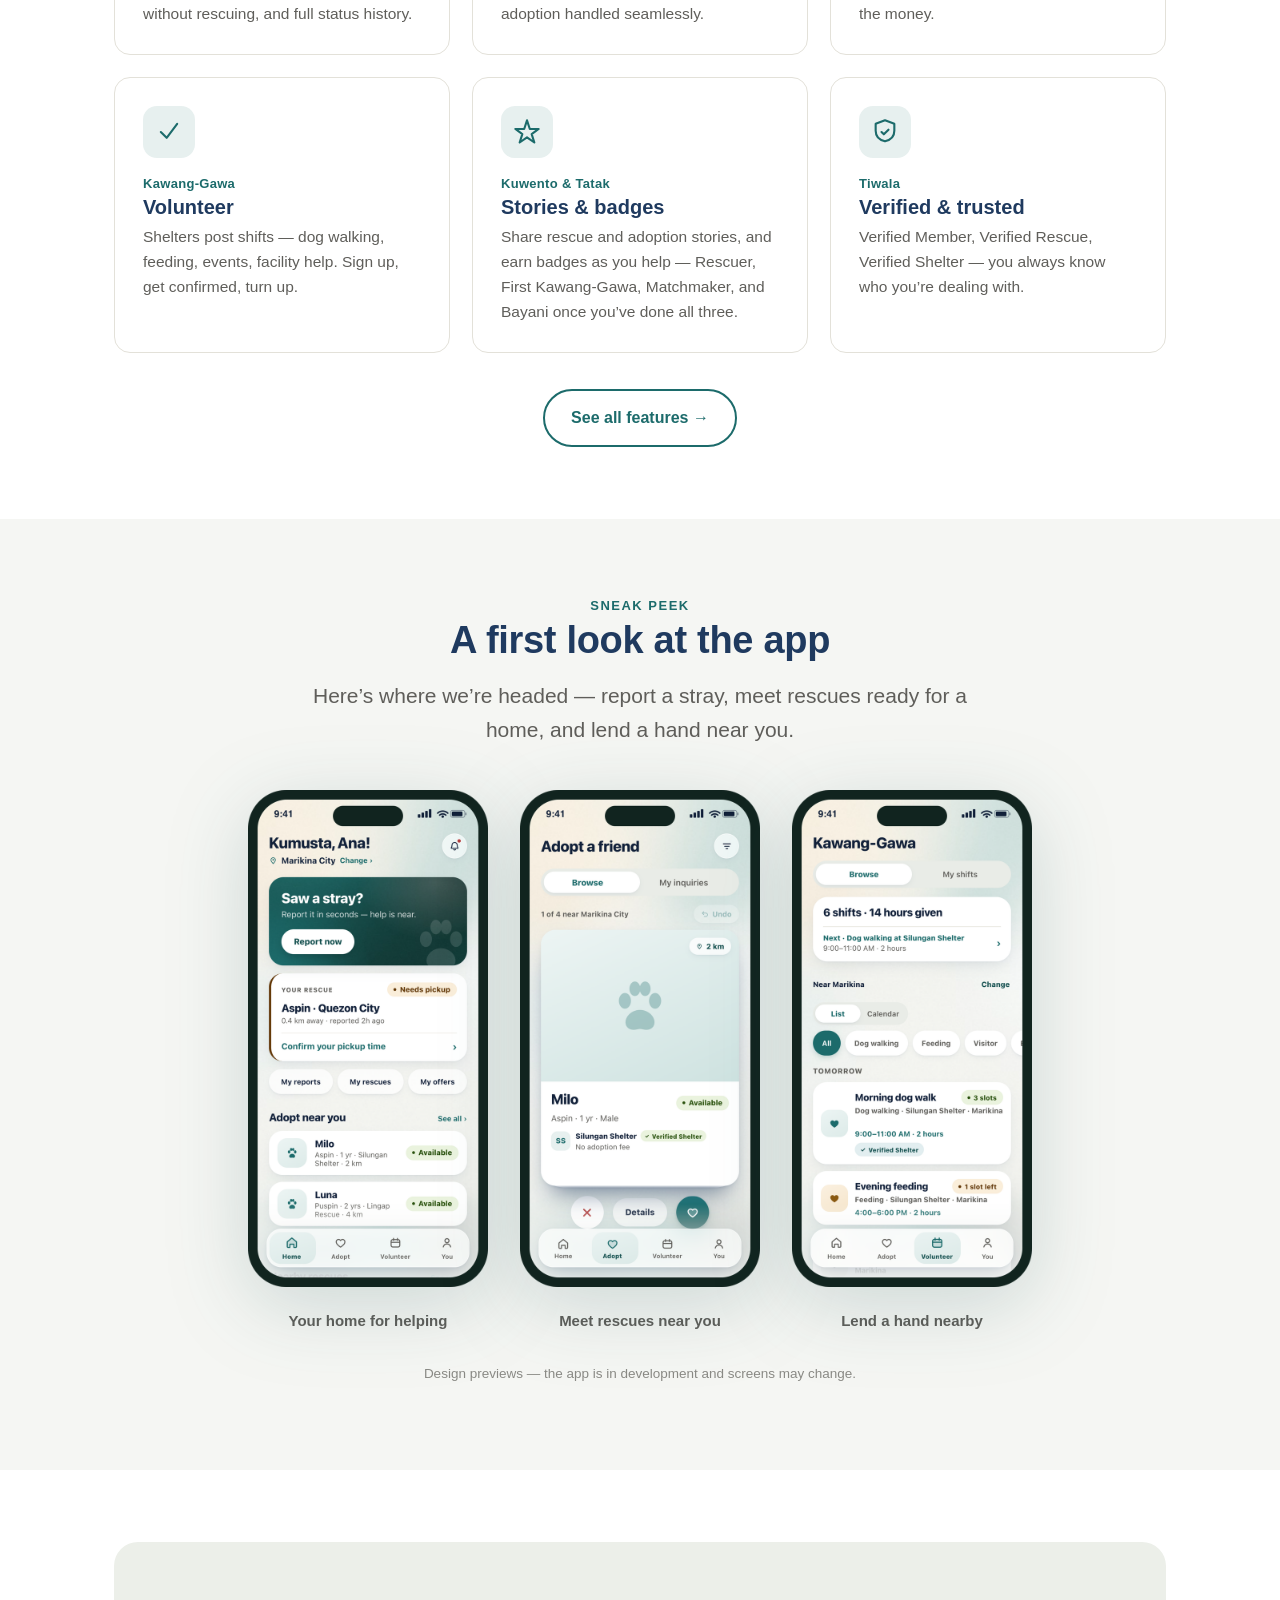
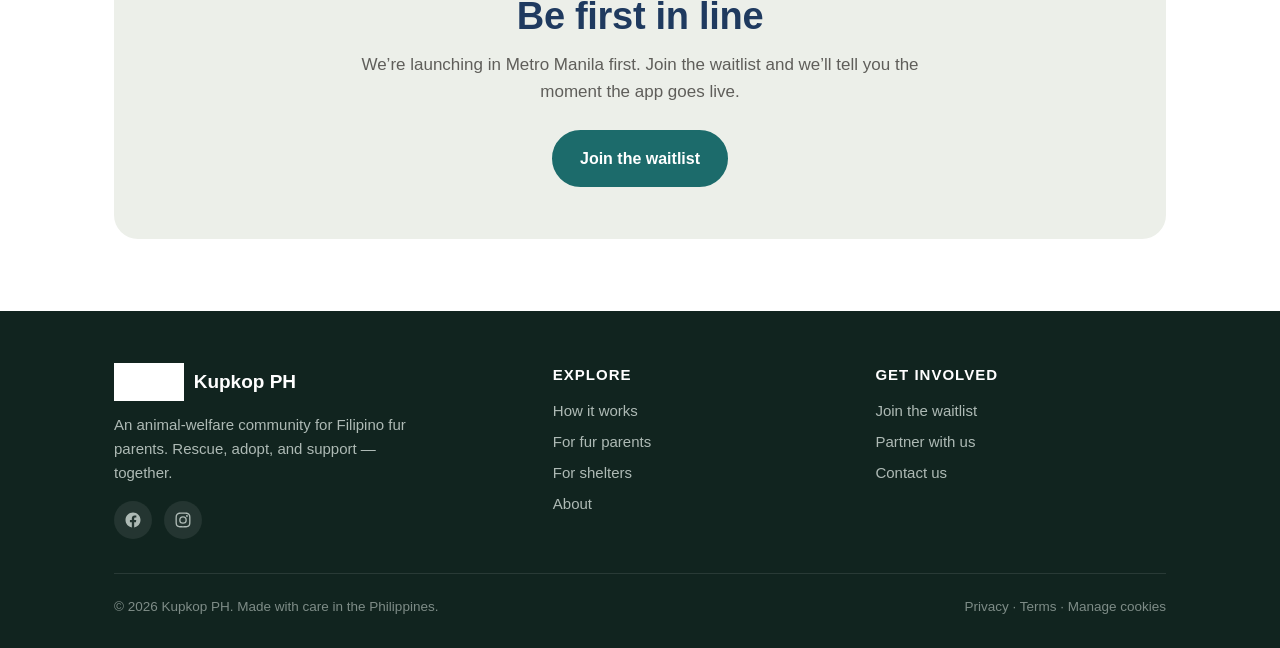
==== commit 8e38bdb8: "Merge pull request #3 from team-kupkopph/mockups/v3-design Regenerate app mockups from the V3 design" ====
--- a/index.html
+++ b/index.html
@@ -186,7 +186,7 @@
     <div class="sec-head">
       <span class="tag">Sneak peek</span>
       <h2>A first look at the app</h2>
-      <p class="lead">Here’s where we’re headed — report a stray, give in seconds, and help from your pocket.</p>
+      <p class="lead">Here’s where we’re headed — report a stray, meet rescues ready for a home, and lend a hand near you.</p>
     </div>
     <div class="phones">
       <div class="phone">
@@ -194,12 +194,12 @@
         <div class="cap">Your home for helping</div>
       </div>
       <div class="phone">
-        <img src="assets/mockup-map.png" alt="Kupkop PH Sagip rescue map mockup" loading="lazy">
-        <div class="cap">Spot &amp; rescue strays nearby</div>
+        <img src="assets/mockup-adopt.png" alt="Kupkop PH adoption browse screen mockup" loading="lazy">
+        <div class="cap">Meet rescues near you</div>
       </div>
       <div class="phone">
-        <img src="assets/mockup-donate.png" alt="Kupkop PH Abot-tulong donation screen mockup" loading="lazy">
-        <div class="cap">Give directly via QR</div>
+        <img src="assets/mockup-volunteer.png" alt="Kupkop PH Kawang-Gawa volunteer shifts screen mockup" loading="lazy">
+        <div class="cap">Lend a hand nearby</div>
       </div>
     </div>
     <p class="peek-note">Design previews — the app is in development and screens may change.</p>
